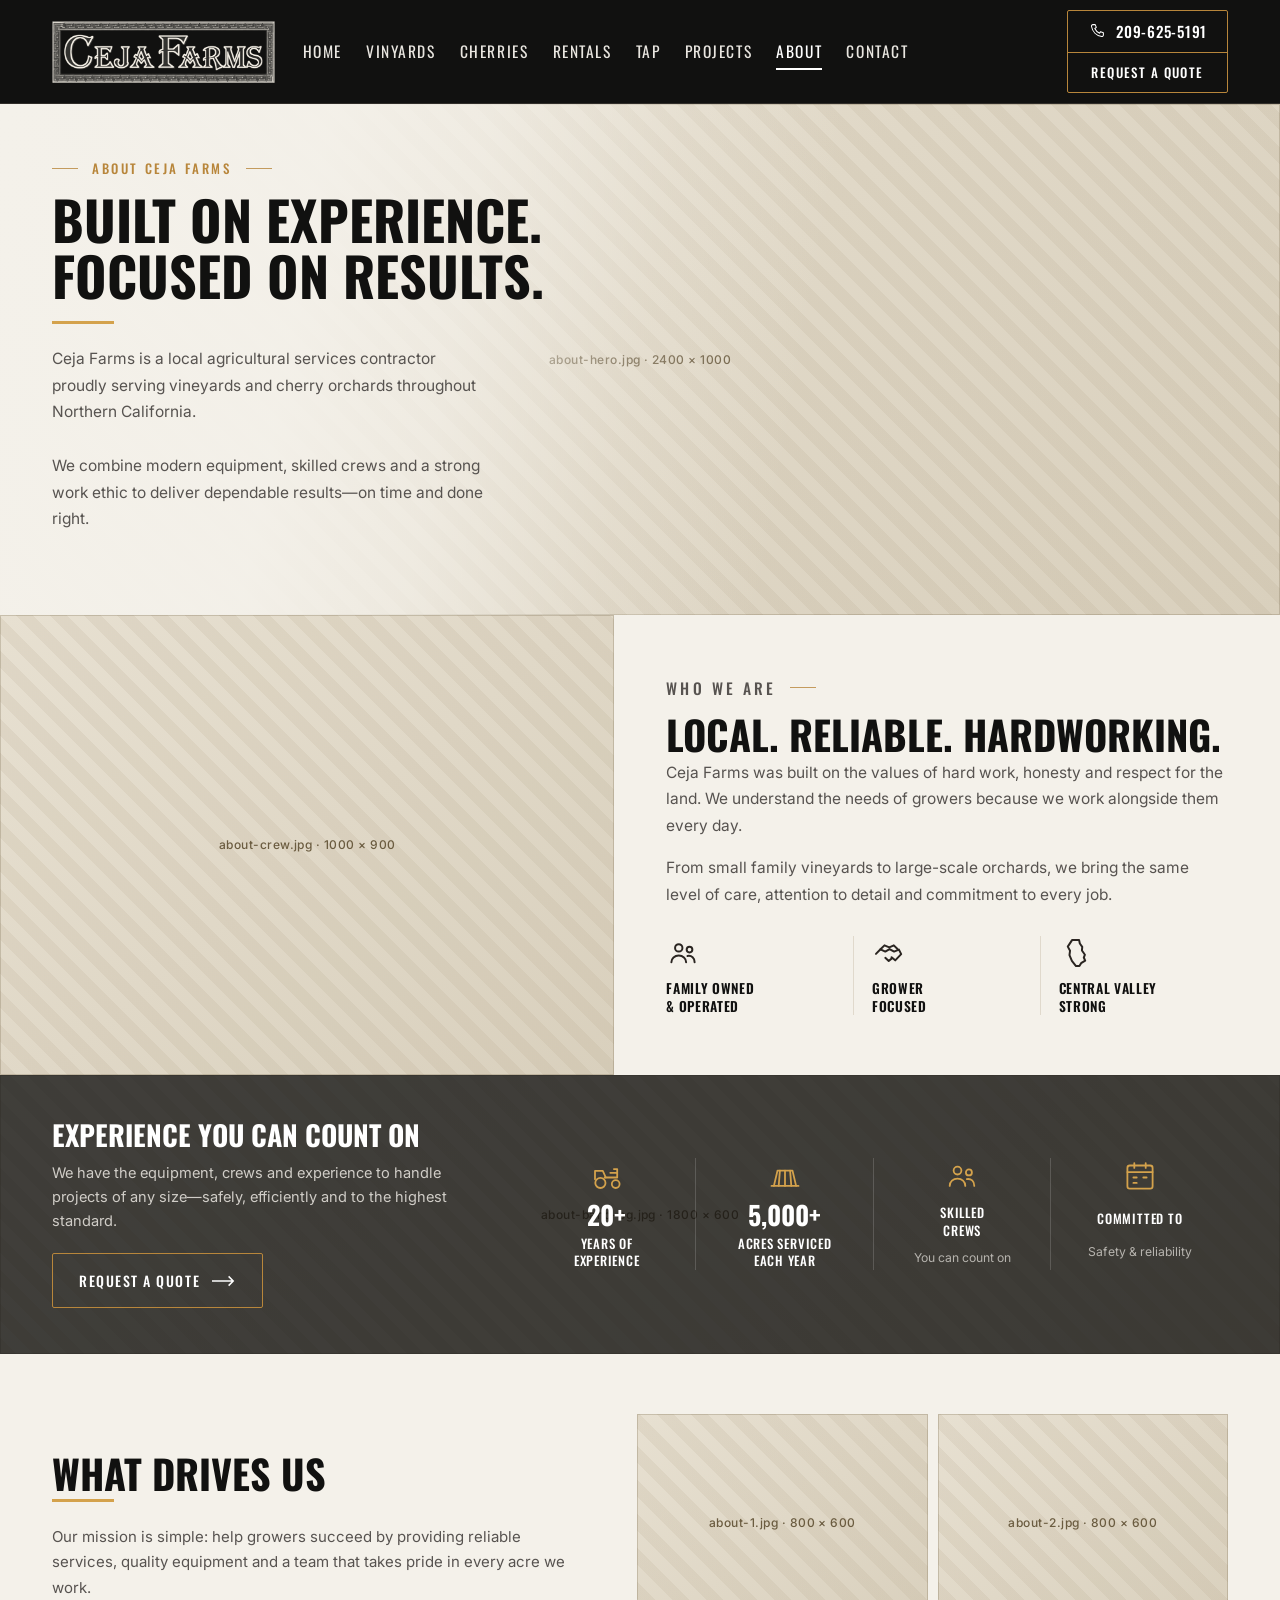
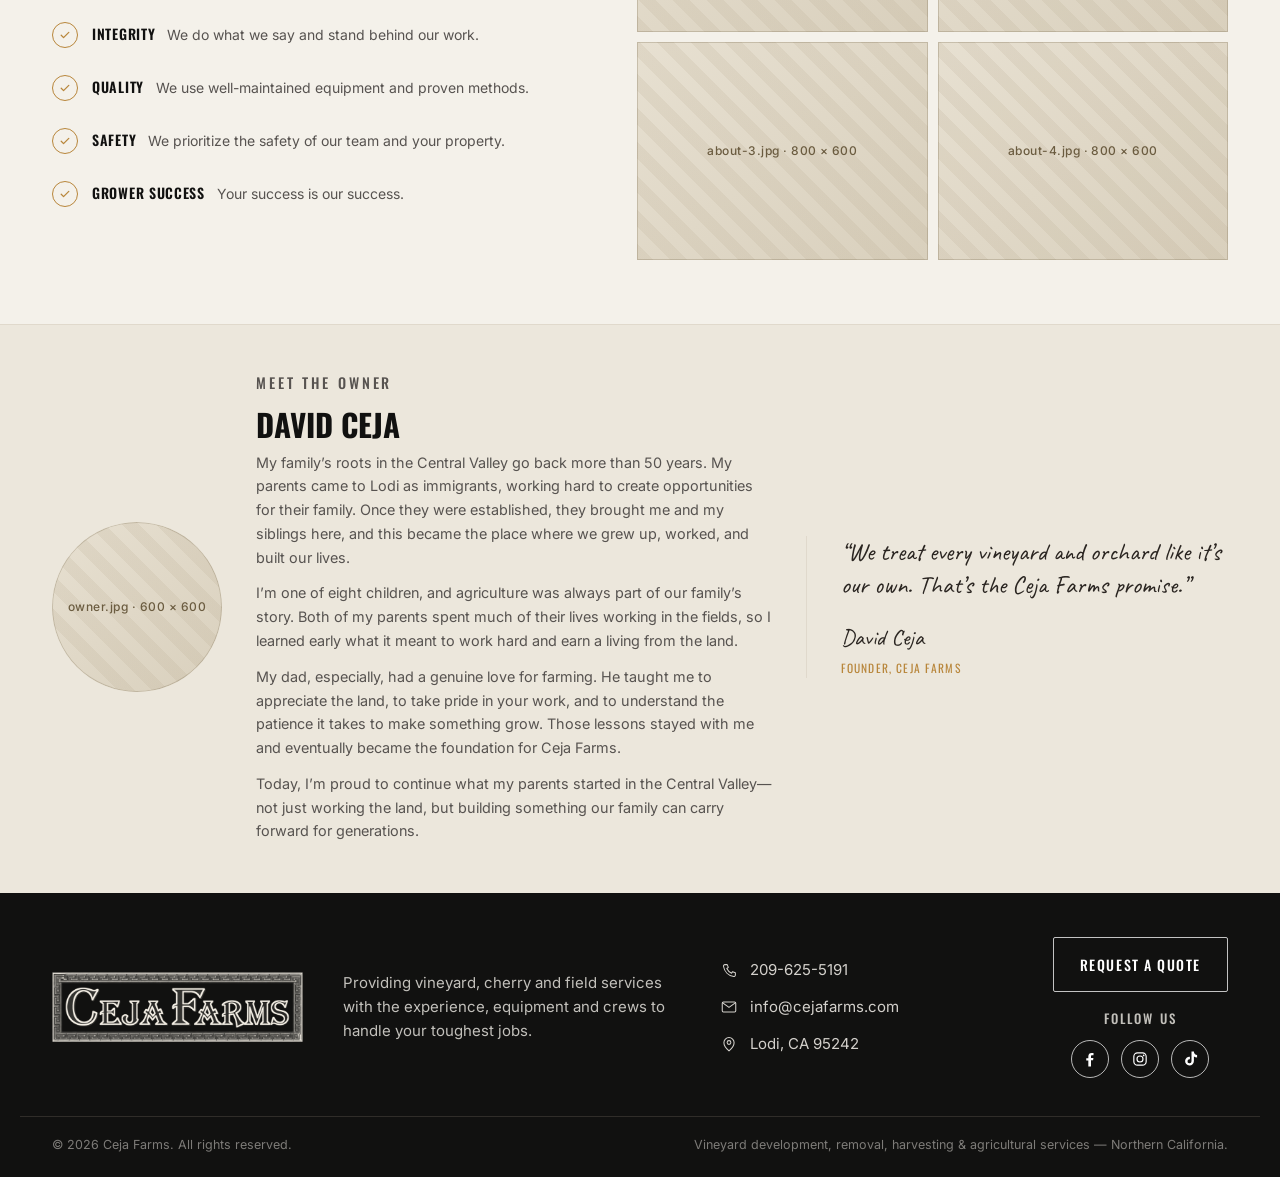
==== about.html @ ed7c7c28 "Initial commit: Ceja Farms static site Eight-page static site (plain HTML/CSS/vanilla JS, no build s" ====
<!DOCTYPE html>
<html lang="en">
<head>
<meta charset="UTF-8">
<meta name="viewport" content="width=device-width, initial-scale=1">
<title>About Ceja Farms &mdash; Local Agricultural Services Contractor | Northern California</title>
<meta name="description" content="Ceja Farms is a family owned agricultural services contractor serving vineyards and cherry orchards throughout Northern California with modern equipment and skilled crews.">

<link rel="preconnect" href="https://fonts.googleapis.com">
<link rel="preconnect" href="https://fonts.gstatic.com" crossorigin>
<link href="https://fonts.googleapis.com/css2?family=Oswald:wght@400;500;600;700&family=Inter:wght@400;500;600&family=Playfair+Display:wght@600;700&family=Caveat:wght@500;600&display=swap" rel="stylesheet">
<link rel="stylesheet" href="css/styles.css">
</head>
<body>

<a class="skip-link" href="#main">Skip to content</a>

<!-- ================================ HEADER ================================ -->
<header class="site-header" id="siteHeader">
  <div class="container header__inner">

    <a class="logo" href="index.html" aria-label="Ceja Farms home">
      <img class="logo__img" src="images/logo.png" alt="Ceja Farms" width="700" height="195">
    </a>

    <button class="nav-toggle" id="navToggle" aria-expanded="false" aria-controls="primaryNav" aria-label="Open menu">
      <span class="nav-toggle__bar"></span>
      <span class="nav-toggle__bar"></span>
      <span class="nav-toggle__bar"></span>
    </button>

    <nav class="nav" id="primaryNav" aria-label="Primary">
      <ul class="nav__list">
        <li><a class="nav__link" href="index.html">Home</a></li>
        <li><a class="nav__link" href="vinyards.html">Vinyards</a></li>
        <li><a class="nav__link" href="cherries.html">Cherries</a></li>
        <li><a class="nav__link" href="rentals.html">Rentals</a></li>
        <li><a class="nav__link" href="tap.html">Tap</a></li>
        <li><a class="nav__link" href="projects.html">Projects</a></li>
        <li><a class="nav__link is-active" href="about.html" aria-current="page">About</a></li>
        <li><a class="nav__link" href="contact.html">Contact</a></li>
      </ul>

      <div class="header__actions">
        <a class="header__phone" href="tel:+12096255191">
          <svg class="ico" viewBox="0 0 24 24" aria-hidden="true"><path d="M6.6 3.5h3l1.5 3.7-2 1.4a12.5 12.5 0 0 0 6.3 6.3l1.4-2 3.7 1.5v3a2 2 0 0 1-2.2 2A16.8 16.8 0 0 1 4.6 5.7a2 2 0 0 1 2-2.2Z"/></svg>
          <span>209-625-5191</span>
        </a>
        <a class="btn btn--ghost-gold header__quote" href="contact.html">Request a Quote</a>
      </div>
    </nav>

  </div>
</header>

<main id="main">

  <!-- ============================== PAGE HERO ============================== -->
  <section class="page-hero">
    <div class="page-hero__media media" data-ph="about-hero.jpg &middot; 2400 &times; 1000">
      <img src="images/about-hero.jpg" alt="Tractor discing a vineyard at sunset">
    </div>
    <div class="page-hero__scrim" aria-hidden="true"></div>

    <div class="container page-hero__inner">
      <div class="page-hero__content">
        <p class="eyebrow eyebrow--gold"><span class="eyebrow__rule"></span>About Ceja Farms<span class="eyebrow__rule"></span></p>
        <h1 class="page-hero__title">Built on experience. <br>Focused on results.</h1>
        <hr class="rule">
        <p class="page-hero__body">Ceja Farms is a local agricultural services contractor proudly serving vineyards and cherry orchards throughout Northern California.</p>
        <p class="page-hero__body">We combine modern equipment, skilled crews and a strong work ethic to deliver dependable results&mdash;on time and done right.</p>
      </div>
    </div>
  </section>

  <!-- ============================== WHO WE ARE ============================== -->
  <section class="split split--reverse">

    <div class="split__media media" data-ph="about-crew.jpg &middot; 1000 &times; 900">
      <img src="images/about-crew.jpg" alt="Ceja Farms team member looking out over a vineyard">
    </div>

    <div class="split__copy">
      <div class="split__inner">
        <p class="eyebrow eyebrow--gold">Who We Are<span class="eyebrow__rule"></span></p>
        <h2 class="split__title">Local. Reliable. Hardworking.</h2>
        <p>Ceja Farms was built on the values of hard work, honesty and respect for the land. We understand the needs of growers because we work alongside them every day.</p>
        <p>From small family vineyards to large-scale orchards, we bring the same level of care, attention to detail and commitment to every job.</p>

        <div class="minifeat">
          <div class="minifeat__item">
            <svg class="ico" viewBox="0 0 24 24" aria-hidden="true"><circle cx="9" cy="8.4" r="2.6"/><path d="M3.8 18.6c0-2.9 2.3-4.8 5.2-4.8s5.2 1.9 5.2 4.8"/><circle cx="16.6" cy="9.6" r="2"/><path d="M15.2 14.1c2.9-.5 5 1.3 5 4.5"/></svg>
            <h3 class="minifeat__title">Family Owned<br>&amp; Operated</h3>
          </div>
          <div class="minifeat__item">
            <svg class="ico" viewBox="0 0 24 24" aria-hidden="true"><path d="M2.8 12.6 6 9.4l3.4 1.6 3-1.8 3.2 1.8 3.4-1.4 1.6 3.2-4.2 4.4-2.6-2.2"/><path d="m9.4 15.4 2.4 2.2 2.2-1.8"/><path d="M6 9.4 8.8 6.6l3.4 1.4 3.2-1.4 2.6 2.6"/></svg>
            <h3 class="minifeat__title">Grower<br>Focused</h3>
          </div>
          <div class="minifeat__item">
            <svg class="ico" viewBox="0 0 24 24" aria-hidden="true"><path d="M9.2 2.9h5l.5 2.4 1.7 2.4-.2 2.5 2.1 3-.8 2 1 2.2-2.9 1.8-1.2 2H12l-2.9-3.7-1.7-4 .4-3.1-1.6-2.9Z"/></svg>
            <h3 class="minifeat__title">Central Valley<br>Strong</h3>
          </div>
        </div>
      </div>
    </div>

  </section>

  <!-- ============================= STAT BAND ============================= -->
  <section class="statband">
    <div class="statband__bg media" data-ph="about-band-bg.jpg &middot; 1800 &times; 600" aria-hidden="true">
      <img src="images/about-band-bg.jpg" alt="">
    </div>

    <div class="container statband__grid">

      <div>
        <h2 class="statband__title">Experience you can count on</h2>
        <p>We have the equipment, crews and experience to handle projects of any size&mdash;safely, efficiently and to the highest standard.</p>
        <a class="btn btn--ghost-gold" href="contact.html">Request a Quote <svg class="arw" viewBox="0 0 26 12" aria-hidden="true"><path d="M0 6h23M18 1l5 5-5 5"/></svg></a>
      </div>

      <div class="statband__stats">

        <div class="statband__stat">
          <svg class="ico" viewBox="0 0 24 24" aria-hidden="true"><path d="M4 14.2V8.6h5.2l2 4.4"/><path d="M10.4 13h8.4V9.9h-4.6"/><path d="M18.8 9.9V7.4h-2.2"/><circle cx="7.6" cy="16.6" r="3.4"/><circle cx="17.8" cy="17.4" r="2.6"/></svg>
          <p class="statband__num">20+</p>
          <p class="statband__label">Years of<br>Experience</p>
        </div>

        <div class="statband__stat">
          <svg class="ico" viewBox="0 0 24 24" aria-hidden="true"><path d="M3 18.6h18"/><path d="M4.6 18.6 7 8.4h10l2.4 10.2"/><path d="M8.6 8.4 7.8 18.6"/><path d="M12 8.4v10.2"/><path d="M15.4 8.4l.8 10.2"/></svg>
          <p class="statband__num">5,000+</p>
          <p class="statband__label">Acres Serviced<br>Each Year</p>
        </div>

        <div class="statband__stat">
          <svg class="ico" viewBox="0 0 24 24" aria-hidden="true"><circle cx="9" cy="8.4" r="2.6"/><path d="M3.8 18.6c0-2.9 2.3-4.8 5.2-4.8s5.2 1.9 5.2 4.8"/><circle cx="16.6" cy="9.6" r="2"/><path d="M15.2 14.1c2.9-.5 5 1.3 5 4.5"/></svg>
          <p class="statband__label">Skilled<br>Crews</p>
          <p class="statband__sub">You can count on</p>
        </div>

        <div class="statband__stat">
          <svg class="ico" viewBox="0 0 24 24" aria-hidden="true"><rect x="3.6" y="5" width="16.8" height="15.4" rx="1.6"/><path d="M3.6 9.4h16.8"/><path d="M8.2 3.4v3.2"/><path d="M15.8 3.4v3.2"/><path d="M7.6 13h2.2"/><path d="M14.2 13h2.2"/><path d="M7.6 16.6h2.2"/></svg>
          <p class="statband__label">Committed to</p>
          <p class="statband__sub">Safety &amp; reliability</p>
        </div>

      </div>
    </div>
  </section>

  <!-- ============================ WHAT DRIVES US ============================ -->
  <section class="drives">
    <div class="container drives__grid">

      <div>
        <h2 class="split__title">What drives us</h2>
        <hr class="rule">
        <p>Our mission is simple: help growers succeed by providing reliable services, quality equipment and a team that takes pride in every acre we work.</p>

        <div class="values">
          <div class="values__item">
            <span class="check check--sm"><svg class="ico" viewBox="0 0 24 24" aria-hidden="true"><path d="m5.5 12.5 4 4 9-9"/></svg></span>
            <p class="values__row"><span class="values__name">Integrity</span> <span class="values__text">We do what we say and stand behind our work.</span></p>
          </div>
          <div class="values__item">
            <span class="check check--sm"><svg class="ico" viewBox="0 0 24 24" aria-hidden="true"><path d="m5.5 12.5 4 4 9-9"/></svg></span>
            <p class="values__row"><span class="values__name">Quality</span> <span class="values__text">We use well-maintained equipment and proven methods.</span></p>
          </div>
          <div class="values__item">
            <span class="check check--sm"><svg class="ico" viewBox="0 0 24 24" aria-hidden="true"><path d="m5.5 12.5 4 4 9-9"/></svg></span>
            <p class="values__row"><span class="values__name">Safety</span> <span class="values__text">We prioritize the safety of our team and your property.</span></p>
          </div>
          <div class="values__item">
            <span class="check check--sm"><svg class="ico" viewBox="0 0 24 24" aria-hidden="true"><path d="m5.5 12.5 4 4 9-9"/></svg></span>
            <p class="values__row"><span class="values__name">Grower Success</span> <span class="values__text">Your success is our success.</span></p>
          </div>
        </div>
      </div>

      <div class="photo-grid">
        <div class="media" data-ph="about-1.jpg &middot; 800 &times; 600">
          <img src="images/about-1.jpg" alt="Tractor working a dusty vineyard row">
        </div>
        <div class="media" data-ph="about-2.jpg &middot; 800 &times; 600">
          <img src="images/about-2.jpg" alt="Green vineyard rows in summer">
        </div>
        <div class="media" data-ph="about-3.jpg &middot; 800 &times; 600">
          <img src="images/about-3.jpg" alt="Cherry blossom in an orchard">
        </div>
        <div class="media" data-ph="about-4.jpg &middot; 800 &times; 600">
          <img src="images/about-4.jpg" alt="Water truck controlling dust on a field road">
        </div>
      </div>

    </div>
  </section>

  <!-- ============================ MEET THE OWNER ============================ -->
  <section class="owner">
    <div class="container owner__grid">

      <div class="owner__photo media" data-ph="owner.jpg &middot; 600 &times; 600">
        <img src="images/owner.jpg" alt="David Ceja, founder of Ceja Farms">
      </div>

      <div class="owner__copy">
        <p class="eyebrow eyebrow--gold">Meet the Owner</p>
        <h2 class="owner__name">David Ceja</h2>
        <p>My family&rsquo;s roots in the Central Valley go back more than 50 years. My parents came to Lodi as immigrants, working hard to create opportunities for their family. Once they were established, they brought me and my siblings here, and this became the place where we grew up, worked, and built our lives.</p>
        <p>I&rsquo;m one of eight children, and agriculture was always part of our family&rsquo;s story. Both of my parents spent much of their lives working in the fields, so I learned early what it meant to work hard and earn a living from the land.</p>
        <p>My dad, especially, had a genuine love for farming. He taught me to appreciate the land, to take pride in your work, and to understand the patience it takes to make something grow. Those lessons stayed with me and eventually became the foundation for Ceja Farms.</p>
        <p>Today, I&rsquo;m proud to continue what my parents started in the Central Valley&mdash;not just working the land, but building something our family can carry forward for generations.</p>
      </div>

      <div class="owner__quote">
        <blockquote>&ldquo;We treat every vineyard and orchard like it&rsquo;s our own. That&rsquo;s the Ceja Farms promise.&rdquo;</blockquote>
        <p class="owner__sign">David Ceja</p>
        <p class="owner__role">Founder, Ceja Farms</p>
      </div>

    </div>
  </section>

</main>

<!-- ================================= FOOTER ================================= -->
<footer class="site-footer">
  <div class="container footer__grid">

    <a class="logo logo--footer" href="index.html" aria-label="Ceja Farms home">
      <img class="logo__img" src="images/logo.png" alt="Ceja Farms" width="700" height="195">
    </a>

    <p class="footer__tagline">Providing vineyard, cherry and field services with the experience, equipment and crews to handle your toughest jobs.</p>

    <ul class="footer__contact">
      <li>
        <svg class="ico" viewBox="0 0 24 24" aria-hidden="true"><path d="M6.6 3.5h3l1.5 3.7-2 1.4a12.5 12.5 0 0 0 6.3 6.3l1.4-2 3.7 1.5v3a2 2 0 0 1-2.2 2A16.8 16.8 0 0 1 4.6 5.7a2 2 0 0 1 2-2.2Z"/></svg>
        <a href="tel:+12096255191">209-625-5191</a>
      </li>
      <li>
        <svg class="ico" viewBox="0 0 24 24" aria-hidden="true"><rect x="3" y="5.4" width="18" height="13.2" rx="1.6"/><path d="m3.6 6.4 8.4 6.2 8.4-6.2"/></svg>
        <a href="mailto:info@cejafarms.com">info@cejafarms.com</a>
      </li>
      <li>
        <svg class="ico" viewBox="0 0 24 24" aria-hidden="true"><path d="M12 21.2s6.8-6 6.8-11a6.8 6.8 0 1 0-13.6 0c0 5 6.8 11 6.8 11Z"/><circle cx="12" cy="10" r="2.5"/></svg>
        <span>Lodi, CA 95242</span>
      </li>
    </ul>

    <div class="footer__actions">
      <a class="btn btn--ghost-light" href="contact.html">Request a Quote</a>
      <div class="footer__follow">
        <p class="footer__follow-label">Follow Us</p>
        <div class="socials">
          <a class="social" href="https://www.facebook.com/cejafarms/" target="_blank" rel="noopener" aria-label="Ceja Farms on Facebook">
            <svg viewBox="0 0 24 24" aria-hidden="true"><path fill="currentColor" stroke="none" d="M13.2 21v-7.4h2.5l.4-2.9h-2.9V8.9c0-.8.2-1.4 1.4-1.4h1.6V4.9c-.3 0-1.2-.1-2.3-.1-2.3 0-3.9 1.4-3.9 4v2.2H7.5v2.9h2.5V21h3.2Z"/></svg>
          </a>
          <a class="social" href="https://www.instagram.com/cejafarms/" target="_blank" rel="noopener" aria-label="Ceja Farms on Instagram">
            <svg viewBox="0 0 24 24" aria-hidden="true"><rect x="4.6" y="4.6" width="14.8" height="14.8" rx="4.4"/><circle cx="12" cy="12" r="3.6"/><circle cx="16.4" cy="7.7" r="1" fill="currentColor" stroke="none"/></svg>
          </a>
          <a class="social" href="https://www.tiktok.com/@cejafarms1" target="_blank" rel="noopener" aria-label="Ceja Farms on TikTok">
            <svg viewBox="0 0 24 24" aria-hidden="true"><path fill="currentColor" stroke="none" d="M16.7 3h-2.9v11.6a2.4 2.4 0 1 1-1.9-2.35V9.2a5.3 5.3 0 1 0 4.8 5.28V8.9a6.5 6.5 0 0 0 3.8 1.22V7.2a3.7 3.7 0 0 1-2.7-1.15A3.9 3.9 0 0 1 16.7 3Z"/></svg>
          </a>
        </div>
      </div>
    </div>

  </div>

  <div class="container footer__legal">
    <p>&copy; <span id="year">2026</span> Ceja Farms. All rights reserved.</p>
    <p>Vineyard development, removal, harvesting &amp; agricultural services &mdash; Northern California.</p>
  </div>
</footer>

<script src="js/main.js"></script>
</body>
</html>
---- css/styles.css ----
/* =========================================================================
   CEJA FARMS — Global stylesheet
   1.  Tokens
   2.  Base / reset
   3.  Layout helpers
   4.  Buttons, icons, logo
   5.  Header + navigation
   6.  Hero
   7.  Feature strip
   8.  What We Do (service cards)
   9.  TAP callout banner
   10. Trust bar
   11. Footer
   12. Image placeholders
   13. Responsive
   ========================================================================= */

/* ============================== 1. TOKENS ============================== */
:root {
  /* Palette */
  --black:        #111110;   /* header / footer / solid buttons */
  --black-soft:   #1a1917;
  --ink:          #2a2521;   /* dark brown-black body text */
  --ink-muted:    #575350;
  --cream:        #f4f1ea;   /* warm off-white section background */
  --cream-deep:   #ece7dc;   /* alternate / placeholder base */
  --white:        #ffffff;
  --gold:         #d4a24c;   /* accent — underlines, outlined buttons */
  --gold-deep:    #b8863b;
  --line:         #e0d9cc;   /* hairline borders on cream */
  --line-dark:    #302d29;   /* hairline borders on black */

  /* Type */
  --font-display: "Oswald", "Arial Narrow", Impact, sans-serif;
  --font-body:    "Inter", -apple-system, BlinkMacSystemFont, "Segoe UI", Roboto, Helvetica, Arial, sans-serif;
  --font-serif:   "Playfair Display", "Times New Roman", Georgia, serif;

  /* Metrics */
  --container:    1240px;
  --gutter:       32px;
  --header-h:     100px;
  --radius:       2px;
  /* Distance from the viewport edge to the container's content edge */
  --edge:         max(var(--gutter), calc((100vw - var(--container)) / 2 + var(--gutter)));
  --shadow-card:  0 1px 2px rgba(30, 24, 16, .05), 0 8px 24px rgba(30, 24, 16, .06);
  --ease:         cubic-bezier(.4, 0, .2, 1);
}

/* ============================ 2. BASE / RESET ============================ */
*, *::before, *::after { box-sizing: border-box; }

html { -webkit-text-size-adjust: 100%; scroll-behavior: smooth; }

body {
  margin: 0;
  font-family: var(--font-body);
  font-size: 16px;
  line-height: 1.65;
  color: var(--ink);
  background: var(--cream);
  -webkit-font-smoothing: antialiased;
}

img, svg { display: block; max-width: 100%; }
a { color: inherit; text-decoration: none; }
ul { margin: 0; padding: 0; list-style: none; }
p  { margin: 0 0 1em; }
h1, h2, h3 { margin: 0 0 .5em; }

:focus-visible {
  outline: 2px solid var(--gold);
  outline-offset: 3px;
}

.skip-link {
  position: absolute;
  left: -9999px;
  top: 0;
  z-index: 200;
  padding: 12px 20px;
  background: var(--gold);
  color: var(--black);
  font-family: var(--font-display);
  letter-spacing: .06em;
  text-transform: uppercase;
}
.skip-link:focus { left: 12px; top: 12px; }

/* ========================== 3. LAYOUT HELPERS ========================== */
.container {
  width: 100%;
  max-width: var(--container);
  margin-inline: auto;
  padding-inline: var(--gutter);
}

.section { padding: 84px 0 90px; }

/* Photo slot. Every image on the page sits in one of these so a missing photo
   still holds its aspect ratio (see section 12 for the placeholder styling).
   Declared here, ahead of the components, so component rules can override it. */
.media {
  position: relative;
  overflow: hidden;
  background: var(--cream-deep);
}
.media img {
  width: 100%;
  height: 100%;
  object-fit: cover;
}

.services {
  background:
    radial-gradient(120% 90% at 50% 0%, rgba(255, 255, 255, .7), rgba(255, 255, 255, 0) 60%),
    var(--cream);
}

.section__head {
  text-align: center;
  max-width: 900px;
  margin: 0 auto 46px;
}

.eyebrow {
  display: flex;
  align-items: center;
  justify-content: center;
  gap: 14px;
  margin: 0 0 14px;
  font-family: var(--font-display);
  font-size: 13px;
  font-weight: 500;
  letter-spacing: .22em;
  text-transform: uppercase;
  color: var(--ink-muted);
}
.eyebrow__rule {
  width: 26px;
  height: 1px;
  background: var(--ink-muted);
  opacity: .55;
}

.section__title {
  margin: 0 0 14px;
  font-family: var(--font-display);
  font-weight: 700;
  font-size: clamp(28px, 3.5vw, 46px);
  line-height: 1.06;
  letter-spacing: .005em;
  text-transform: uppercase;
  color: var(--black);
}

.section__lede {
  margin: 0;
  font-size: 16.5px;
  color: var(--ink-muted);
}

/* ===================== 4. BUTTONS, ICONS, LOGO ===================== */
.btn {
  display: inline-flex;
  align-items: center;
  gap: 12px;
  padding: 15px 26px;
  border: 1px solid transparent;
  border-radius: var(--radius);
  font-family: var(--font-display);
  font-size: 14px;
  font-weight: 500;
  letter-spacing: .11em;
  text-transform: uppercase;
  white-space: nowrap;
  cursor: pointer;
  transition: background-color .25s var(--ease), color .25s var(--ease),
              border-color .25s var(--ease), transform .25s var(--ease);
}
.btn:hover { transform: translateY(-1px); }
.btn .arw { width: 24px; height: 12px; flex: none; }
.btn .arw path { fill: none; stroke: currentColor; stroke-width: 1.6; }

.btn--solid  { background: var(--black); color: var(--white); }
.btn--solid:hover { background: var(--gold-deep); }

.btn--outline {
  background: transparent;
  color: var(--black);
  border-color: var(--black);
}
.btn--outline:hover { background: var(--black); color: var(--white); }

.btn--ghost-gold {
  background: transparent;
  color: var(--white);
  border-color: var(--gold-deep);
}
.btn--ghost-gold:hover { background: var(--gold); color: var(--black); border-color: var(--gold); }

.btn--ghost-light {
  background: transparent;
  color: var(--white);
  border-color: rgba(255, 255, 255, .75);
}
.btn--ghost-light:hover { background: var(--white); color: var(--black); }

/* Line icons */
.ico {
  width: 18px;
  height: 18px;
  flex: none;
  fill: none;
  stroke: currentColor;
  stroke-width: 1.4;
  stroke-linecap: round;
  stroke-linejoin: round;
}
.ico--lg      { width: 34px; height: 34px; stroke-width: 1.2; }
.ico--card    { width: 34px; height: 34px; stroke-width: 1.15; color: var(--ink); }
.ico--callout { width: 40px; height: 40px; stroke-width: 1.1; color: var(--white); }
.ico--trust   { width: 34px; height: 34px; stroke-width: 1.2; color: var(--ink); }

/* Wordmark (images/logo.png — dark plaque w/ transparency, sits on the black bars) */
.logo {
  display: inline-block;
  line-height: 0;
}

.logo__img {
  display: block;
  height: 62px;
  width: auto;
}

.logo--footer .logo__img { height: 70px; }

/* ======================= 5. HEADER + NAVIGATION ======================= */
.site-header {
  position: sticky;
  top: 0;
  z-index: 100;
  background: var(--black);
  border-bottom: 1px solid var(--line-dark);
}

.header__inner {
  display: flex;
  align-items: center;
  gap: 28px;
  min-height: var(--header-h);
  padding-block: 10px;
}

.nav {
  display: flex;
  align-items: center;
  gap: 28px;
  flex: 1;
  justify-content: space-between;
}

.nav__list {
  display: flex;
  align-items: center;
  gap: clamp(14px, 1.9vw, 30px);
  flex-wrap: wrap;
}

.nav__link {
  position: relative;
  display: block;
  padding: 6px 0;
  font-family: var(--font-display);
  font-size: 15.5px;
  font-weight: 400;
  letter-spacing: .1em;
  text-transform: uppercase;
  color: #e9e6e0;
  transition: color .2s var(--ease);
}
.nav__link::after {
  content: "";
  position: absolute;
  left: 0;
  bottom: 0;
  width: 0;
  height: 2px;
  background: var(--white);
  transition: width .25s var(--ease);
}
.nav__link:hover { color: var(--white); }
.nav__link:hover::after,
.nav__link.is-active::after { width: 100%; }
.nav__link.is-active { color: var(--white); }

.header__actions {
  display: flex;
  flex-direction: column;
  align-items: stretch;
  gap: 0;
  border: 1px solid var(--gold-deep);
  border-radius: var(--radius);
  overflow: hidden;
}

.header__phone {
  display: flex;
  align-items: center;
  justify-content: center;
  gap: 10px;
  padding: 8px 20px;
  font-family: var(--font-display);
  font-size: 15px;
  font-weight: 500;
  letter-spacing: .05em;
  color: var(--white);
  border-bottom: 1px solid var(--gold-deep);
  transition: background-color .2s var(--ease);
}
.header__phone:hover { background: rgba(212, 162, 76, .14); }

.header__quote {
  justify-content: center;
  padding: 9px 20px;
  border: 0;
  font-size: 13px;
}

/* Mobile menu button */
.nav-toggle {
  display: none;
  margin-left: auto;
  padding: 10px;
  width: 44px;
  height: 42px;
  background: transparent;
  border: 1px solid var(--line-dark);
  border-radius: var(--radius);
  cursor: pointer;
}
.nav-toggle__bar {
  display: block;
  width: 100%;
  height: 1.5px;
  background: var(--white);
  transition: transform .3s var(--ease), opacity .2s var(--ease);
}
.nav-toggle__bar + .nav-toggle__bar { margin-top: 5px; }
.nav-toggle[aria-expanded="true"] .nav-toggle__bar:nth-child(1) { transform: translateY(6.5px) rotate(45deg); }
.nav-toggle[aria-expanded="true"] .nav-toggle__bar:nth-child(2) { opacity: 0; }
.nav-toggle[aria-expanded="true"] .nav-toggle__bar:nth-child(3) { transform: translateY(-6.5px) rotate(-45deg); }

/* ================================ 6. HERO ================================ */
.hero {
  position: relative;
  display: flex;
  align-items: center;
  min-height: clamp(520px, 43vw, 640px);
  background: var(--cream);
  overflow: hidden;
}

.hero__media {
  position: absolute;
  inset: 0;
  z-index: 0;
}

/* Holds solid cream behind the headline, then clears quickly so the footage
   keeps its own colour instead of being hazed across the whole frame. */
.hero__scrim {
  position: absolute;
  inset: 0;
  z-index: 1;
  background: linear-gradient(
    100deg,
    var(--cream) 0%,
    rgba(244, 241, 234, .96) 27%,
    rgba(244, 241, 234, .66) 39%,
    rgba(244, 241, 234, .16) 51%,
    rgba(244, 241, 234, 0) 60%
  );
}

.hero__inner { position: relative; z-index: 2; width: 100%; }

.hero__content { max-width: 640px; padding: 56px 0; }

.hero__title {
  margin: 0 0 22px;
  font-family: var(--font-display);
  font-weight: 700;
  font-size: clamp(36px, 4.3vw, 58px);
  line-height: 1.04;
  letter-spacing: .002em;
  text-transform: uppercase;
  color: var(--black);
}
/* Line breaks are authored to match the mockup on desktop; below the nav
   breakpoint the headline reflows naturally instead. */
@media (max-width: 1024px) {
  .hero__title br { display: none; }
}

.hero__lede {
  max-width: 34ch;
  margin: 0 0 30px;
  font-size: 17px;
  line-height: 1.7;
  color: var(--ink);
}

.hero__cta { display: flex; flex-wrap: wrap; gap: 16px; }

/* ============================ 7. FEATURE STRIP ============================ */
.strip {
  display: grid;
  grid-template-columns: repeat(4, 1fr);
  gap: 3px;
  background: var(--cream);
}

.feature {
  position: relative;
  display: block;
  overflow: hidden;
  isolation: isolate;
}

.feature__media {
  aspect-ratio: 10 / 7;
  height: 100%;
}
.feature__media img { transition: transform .7s var(--ease); }
.feature:hover .feature__media img { transform: scale(1.05); }

.feature::after {
  content: "";
  position: absolute;
  inset: 0;
  background: linear-gradient(180deg, rgba(0, 0, 0, 0) 38%, rgba(0, 0, 0, .68) 100%);
  z-index: 1;
}

.feature__label {
  position: absolute;
  left: 0;
  right: 0;
  bottom: 0;
  z-index: 2;
  display: flex;
  align-items: center;
  gap: 14px;
  padding: 20px 22px 22px;
  color: var(--white);
}

.feature__name {
  position: relative;
  padding-bottom: 8px;
  font-family: var(--font-display);
  font-size: clamp(16px, 1.5vw, 21px);
  font-weight: 500;
  letter-spacing: .06em;
  text-transform: uppercase;
}
.feature__name::after {
  content: "";
  position: absolute;
  left: 0;
  bottom: 0;
  width: 46px;
  height: 2px;
  background: var(--gold);
  transition: width .35s var(--ease);
}
.feature:hover .feature__name::after { width: 100%; }

/* ========================= 8. WHAT WE DO — CARDS ========================= */
.cards {
  display: grid;
  grid-template-columns: repeat(3, 1fr);
  gap: 26px;
}

.card {
  display: flex;
  flex-direction: column;
  background: var(--white);
  border: 1px solid var(--line);
  border-radius: var(--radius);
  box-shadow: var(--shadow-card);
  overflow: hidden;
  transition: transform .3s var(--ease), box-shadow .3s var(--ease);
}
.card:hover {
  transform: translateY(-3px);
  box-shadow: 0 2px 4px rgba(30, 24, 16, .06), 0 16px 34px rgba(30, 24, 16, .12);
}

.card__media { aspect-ratio: 45 / 16; }
.card__media img { transition: transform .6s var(--ease); }
.card:hover .card__media img { transform: scale(1.04); }

.card__body {
  display: grid;
  grid-template-columns: 34px 1fr;
  gap: 18px;
  padding: 22px 24px 26px;
  flex: 1;
}

.card__title {
  margin: 0 0 8px;
  font-family: var(--font-serif);
  font-weight: 600;
  font-size: 19px;
  line-height: 1.25;
  letter-spacing: .035em;
  text-transform: uppercase;
  color: var(--black);
}

.card__text p {
  margin: 0;
  font-size: 14.8px;
  line-height: 1.62;
  color: var(--ink-muted);
}

/* =========================== 9. TAP CALLOUT =========================== */
.callout {
  position: relative;
  background: var(--black);
  overflow: hidden;
}

.callout__media {
  position: absolute;
  inset: 0;
  z-index: 0;
}

.callout .container { position: relative; z-index: 2; }

.callout__panel {
  position: relative;
  display: grid;
  grid-template-columns: 40px 1fr;
  gap: 22px;
  min-width: 0;              /* never let the button's width stretch the panel */
  max-width: 640px;
  padding: 46px 54px 48px 0;
}
.callout__text { min-width: 0; }
.callout__panel::before {
  content: "";
  position: absolute;
  top: 0;
  bottom: 0;
  right: 0;
  left: -100vw;              /* bleed the dark panel to the left edge */
  z-index: -1;
  background: linear-gradient(
    90deg,
    var(--black) 0%,
    var(--black) 72%,
    rgba(17, 17, 16, .92) 88%,
    rgba(17, 17, 16, 0) 100%
  );
}

.callout__title {
  margin: 0 0 16px;
  font-family: var(--font-display);
  font-weight: 700;
  font-size: clamp(24px, 2.9vw, 34px);
  line-height: 1.12;
  letter-spacing: .01em;
  text-transform: uppercase;
  color: var(--white);
}
.callout__title-alt {
  display: block;
  font-size: .62em;
  font-weight: 500;
  letter-spacing: .04em;
  color: var(--gold);
}

.callout__text p {
  max-width: 52ch;
  margin: 0 0 24px;
  font-size: 15px;
  line-height: 1.72;
  color: rgba(240, 237, 231, .86);
}

/* ============================ 10. TRUST BAR ============================ */
.trust {
  background: var(--cream);
  border-top: 1px solid var(--line);
  border-bottom: 1px solid var(--line);
  padding: 34px 0 36px;
}

.trust__grid {
  display: grid;
  grid-template-columns: repeat(4, 1fr);
}

.trust__item {
  display: grid;
  grid-template-columns: 34px 1fr;
  gap: 16px;
  padding: 6px 26px;
  border-left: 1px solid var(--line);
}
.trust__item:first-child { border-left: 0; padding-left: 0; }

.trust__title {
  margin: 0 0 6px;
  font-family: var(--font-serif);
  font-weight: 600;
  font-size: 15px;
  line-height: 1.25;
  letter-spacing: .04em;
  text-transform: uppercase;
  color: var(--black);
}

.trust__item p {
  margin: 0;
  font-size: 13.6px;
  line-height: 1.55;
  color: var(--ink-muted);
}

/* ============================== 11. FOOTER ============================== */
.site-footer {
  background: var(--black);
  color: #e9e6e0;
  padding: 44px 0 22px;
}

.footer__grid {
  display: grid;
  grid-template-columns: auto minmax(0, 1.15fr) minmax(0, 1fr) auto;
  align-items: center;
  gap: 40px;
}

.footer__tagline {
  margin: 0;
  font-size: 15px;
  line-height: 1.6;
  color: rgba(233, 230, 224, .82);
}

.footer__contact { display: grid; gap: 12px; }
.footer__contact li {
  display: flex;
  align-items: center;
  gap: 12px;
  font-size: 15px;
  color: rgba(233, 230, 224, .9);
}
.footer__contact a { transition: color .2s var(--ease); }
.footer__contact a:hover { color: var(--gold); }

.footer__actions {
  display: grid;
  justify-items: center;
  gap: 16px;
}

.socials { display: flex; gap: 12px; }

.social {
  display: grid;
  place-items: center;
  width: 38px;
  height: 38px;
  border: 1px solid rgba(255, 255, 255, .7);
  border-radius: 50%;
  color: var(--white);
  transition: background-color .25s var(--ease), color .25s var(--ease), border-color .25s var(--ease);
}
.social svg {
  width: 20px;
  height: 20px;
  fill: none;
  stroke: currentColor;
  stroke-width: 1.4;
}
.social:hover { background: var(--white); color: var(--black); border-color: var(--white); }

.footer__legal {
  display: flex;
  flex-wrap: wrap;
  justify-content: space-between;
  gap: 8px 24px;
  margin-top: 38px;
  padding-top: 18px;
  border-top: 1px solid var(--line-dark);
}
.footer__legal p {
  margin: 0;
  font-size: 12.5px;
  color: rgba(233, 230, 224, .5);
}

/* ======================= 12. IMAGE PLACEHOLDERS ======================= */
/* Base .media rules live in section 3 so component overrides (the absolutely
   positioned hero/callout backgrounds) win the cascade. */
.media.is-placeholder {
  background:
    repeating-linear-gradient(45deg,
      rgba(180, 165, 138, .16) 0 12px,
      rgba(180, 165, 138, 0) 12px 24px),
    linear-gradient(140deg, #e7e0d1 0%, #d9d0bd 100%);
  box-shadow: inset 0 0 0 1px rgba(120, 104, 76, .28);
}
.media.is-placeholder img { display: none; }
.media.is-placeholder::after {
  content: attr(data-ph);
  position: absolute;
  inset: 0;
  display: flex;
  align-items: center;
  justify-content: center;
  padding: 10px 14px;
  font-family: var(--font-body);
  font-size: 12px;
  font-weight: 500;
  letter-spacing: .04em;
  line-height: 1.45;
  text-align: center;
  color: #6b5c40;
}

/* =========================================================================
   INTERIOR PAGE COMPONENTS
   Used by vinyards.html (and reusable by the other interior pages).
   ========================================================================= */

/* ------------------------------ Page hero ------------------------------ */
.page-hero {
  position: relative;
  display: flex;
  align-items: center;
  min-height: clamp(460px, 36vw, 540px);
  background: var(--cream);
  overflow: hidden;
}
.page-hero__media { position: absolute; inset: 0; z-index: 0; }
.page-hero__scrim {
  position: absolute;
  inset: 0;
  z-index: 1;
  background: linear-gradient(
    100deg,
    var(--cream) 0%,
    rgba(244, 241, 234, .96) 24%,
    rgba(244, 241, 234, .74) 36%,
    rgba(244, 241, 234, .24) 50%,
    rgba(244, 241, 234, 0) 62%
  );
}
.page-hero__inner { position: relative; z-index: 2; width: 100%; }
.page-hero__content { max-width: 600px; padding: 54px 0; }

.page-hero__title {
  margin: 0 0 18px;
  font-family: var(--font-display);
  font-weight: 700;
  font-size: clamp(34px, 4.2vw, 56px);
  line-height: 1.04;
  text-transform: uppercase;
  color: var(--black);
}

/* Short gold rule under a left-aligned heading */
.rule {
  width: 62px;
  height: 3px;
  margin: 0 0 22px;
  background: var(--gold);
  border: 0;
}

.page-hero__sub {
  max-width: 30ch;
  margin: 0 0 20px;
  font-size: clamp(18px, 1.6vw, 21px);
  line-height: 1.45;
  color: var(--ink);
}

.page-hero__body {
  max-width: 44ch;
  margin: 0 0 28px;
  font-size: 15.5px;
  line-height: 1.7;
  color: var(--ink-muted);
}

/* --------------------- Centred section heading + rule --------------------- */
.section__title--center { margin-bottom: 0; }

.rule--center {
  width: 62px;
  margin: 14px auto 18px;
}

/* ---------------------- Four-up cards (solutions) ---------------------- */
.cards--four { grid-template-columns: repeat(4, 1fr); }
.card--tall .card__media { aspect-ratio: 5 / 3; }

/* Narrower columns than the 3-up home grid, so the type steps down a notch. */
.cards--four .card__body {
  grid-template-columns: 30px 1fr;
  gap: 14px;
  padding: 20px 20px 24px;
}
.cards--four .ico--card { width: 30px; height: 30px; }
.cards--four .card__title { font-size: 17px; letter-spacing: .03em; }
.cards--four .card__text p { font-size: 14.2px; }

/* ------------------- Boxed TAP callout (interior pages) ------------------- */
.callout--boxed {
  background: transparent;
  overflow: visible;
  padding: 0;
}
.callout--boxed .callout__wrap {
  position: relative;
  display: grid;
  grid-template-columns: minmax(0, 46%) minmax(0, 54%);
  overflow: hidden;
  border-radius: var(--radius);
  background: var(--black);
}
.callout--boxed .callout__media {
  position: relative;
  inset: auto;
  grid-column: 2;
  grid-row: 1;
  min-height: 100%;
}
.callout--boxed .callout__panel {
  grid-column: 1;
  grid-row: 1;
  max-width: none;
  padding: 40px 40px 42px 38px;
  z-index: 2;
}
.callout--boxed .callout__title { font-size: clamp(22px, 2.2vw, 28px); }
.callout--boxed .callout__text p { font-size: 14.6px; }

.callout--boxed .callout__panel::before {
  left: 0;
  right: -14%;
  background: linear-gradient(
    90deg,
    var(--black) 0%,
    var(--black) 76%,
    rgba(17, 17, 16, 0) 100%
  );
}

/* -------------------------- Why growers choose -------------------------- */
.why { padding: 76px 0 78px; }

.why__grid {
  display: grid;
  grid-template-columns: repeat(5, 1fr);
  margin-top: 8px;
}

.why__item {
  display: flex;
  flex-direction: column;
  align-items: center;
  gap: 14px;
  padding: 6px 22px;
  border-left: 1px solid var(--line);
  text-align: left;
}
.why__item:first-child { border-left: 0; }

.why__text { max-width: 210px; }

.why__title {
  margin: 0 0 7px;
  font-family: var(--font-display);
  font-weight: 600;
  font-size: 15px;
  line-height: 1.25;
  letter-spacing: .05em;
  text-transform: uppercase;
  color: var(--black);
}

.why__item p {
  margin: 0;
  font-size: 13.8px;
  line-height: 1.6;
  color: var(--ink-muted);
}

/* ---------------------------- Photo gallery ---------------------------- */
.gallery {
  display: grid;
  grid-template-columns: repeat(5, 1fr);
  gap: 3px;
  background: var(--cream);
}
.gallery__item { aspect-ratio: 16 / 9; }
.gallery__item img { transition: transform .7s var(--ease); }
.gallery__item:hover img { transform: scale(1.06); }

/* ----------------------------- CTA bar ----------------------------- */
.cta-bar {
  background: var(--cream-deep);
  border-top: 1px solid var(--line);
  padding: 26px 0;
}

.cta-bar__inner {
  display: flex;
  align-items: center;
  justify-content: center;
  flex-wrap: wrap;
  gap: 18px 26px;
}

.cta-bar__mark {
  display: grid;
  place-items: center;
  width: 54px;
  height: 54px;
  flex: none;
  border: 1px solid var(--ink-muted);
  border-radius: 50%;
  color: var(--ink);
}
.cta-bar__mark .ico { width: 24px; height: 24px; }

.cta-bar__title {
  margin: 0;
  font-family: var(--font-display);
  font-weight: 600;
  font-size: clamp(20px, 2.2vw, 27px);
  line-height: 1.14;
  text-transform: uppercase;
  color: var(--black);
}

.cta-bar__text {
  margin: 0;
  padding-right: 26px;
  border-right: 1px solid var(--line);
  font-size: 15px;
  line-height: 1.5;
  color: var(--ink-muted);
}

/* ------------------------- Circled icon marks ------------------------- */
.mark {
  display: grid;
  place-items: center;
  width: 54px;
  height: 54px;
  flex: none;
  border: 1px solid currentColor;
  border-radius: 50%;
}
.mark .ico { width: 26px; height: 26px; }

.mark--dark  { color: var(--ink); border-color: rgba(42, 37, 33, .4); }
.mark--light { color: #fff; border-color: rgba(255, 255, 255, .55); }

.mark--lg { width: 64px; height: 64px; }
.mark--lg .ico { width: 30px; height: 30px; }

/* Left-aligned gold eyebrow with a trailing rule */
.eyebrow--gold {
  justify-content: flex-start;
  margin-bottom: 12px;
  color: var(--gold-deep);
  letter-spacing: .2em;
}
.eyebrow--gold .eyebrow__rule { background: var(--gold-deep); opacity: .8; }

/* ---------------------- Badge row (4 reassurances) ---------------------- */
.badges {
  background: var(--cream);
  border-top: 1px solid var(--line);
  border-bottom: 1px solid var(--line);
  padding: 26px 0 28px;
}

.badges__grid { display: grid; grid-template-columns: repeat(4, 1fr); }

.badges__item {
  display: grid;
  grid-template-columns: auto 1fr;
  gap: 16px;
  align-items: start;        /* titles line up even when copy runs long */
  padding: 4px 24px;
  border-left: 1px solid var(--line);
}
.badges__item:first-child { border-left: 0; padding-left: 0; }

.badges__title {
  margin: 0 0 5px;
  font-family: var(--font-display);
  font-weight: 600;
  font-size: 14.5px;
  letter-spacing: .06em;
  text-transform: uppercase;
  color: var(--black);
}
.badges__item p {
  margin: 0;
  font-size: 13.4px;
  line-height: 1.55;
  color: var(--ink-muted);
}

/* ------------------------- Equipment cards (5-up) ------------------------- */
.cards--five { grid-template-columns: repeat(5, 1fr); gap: 18px; }

.card--equip .card__media { aspect-ratio: 4 / 3; }

.card--equip .card__body {
  display: flex;
  flex-direction: column;
  padding: 18px 18px 20px;
}

.card--equip .card__title {
  margin: 0 0 8px;
  font-family: var(--font-display);
  font-weight: 600;
  font-size: 17px;
  letter-spacing: .06em;
  text-transform: uppercase;
}

.card--equip .card__text p {
  margin: 0;
  font-size: 13.6px;
  line-height: 1.6;
}

.card__list {
  margin: 12px 0 0;
  display: grid;
  gap: 5px;
}
.card__list li {
  position: relative;
  padding-left: 14px;
  font-size: 13.2px;
  line-height: 1.5;
  color: var(--ink-muted);
}
.card__list li::before {
  content: "";
  position: absolute;
  left: 2px;
  top: .62em;
  width: 4px;
  height: 4px;
  border-radius: 50%;
  background: var(--ink-muted);
}

.card__link {
  display: inline-flex;
  align-items: center;
  align-self: flex-start;
  gap: 10px;
  margin-top: auto;
  padding: 16px 0 5px;
  font-family: var(--font-display);
  font-size: 12.5px;
  font-weight: 500;
  letter-spacing: .1em;
  text-transform: uppercase;
  color: var(--black);
  box-shadow: inset 0 -2px 0 0 var(--gold);
  transition: box-shadow .25s var(--ease), color .25s var(--ease);
}
.card__link .arw { width: 22px; height: 12px; }
.card__link .arw path { fill: none; stroke: currentColor; stroke-width: 1.6; }
.card__link:hover { box-shadow: inset 0 -2px 0 0 var(--black); }

/* ------------------ Reversed callout (photo left, panel right) ------------------ */
.callout--reverse .callout__wrap { grid-template-columns: minmax(0, 38%) minmax(0, 62%); }
.callout--reverse .callout__media { grid-column: 1; grid-row: 1; }
.callout--reverse .callout__panel {
  grid-column: 2;
  grid-row: 1;
  grid-template-columns: auto 1fr;
  gap: 24px;
  padding: 42px 44px 44px 46px;
}
.callout--reverse .callout__panel::before {
  left: -18%;
  right: 0;
  background: linear-gradient(
    270deg,
    var(--black) 0%,
    var(--black) 82%,
    rgba(17, 17, 16, 0) 100%
  );
}
.callout--reverse .callout__title { margin-bottom: 12px; }

/* --------------------- Two-column info row --------------------- */
.info-duo {
  background: var(--cream);
  padding: 42px 0 46px;
}
.info-duo__grid {
  display: grid;
  grid-template-columns: repeat(2, 1fr);
  gap: 40px;
}
.info-duo__item {
  display: grid;
  grid-template-columns: auto 1fr;
  gap: 22px;
  align-items: start;
  padding-left: 44px;
  border-left: 1px solid var(--line);
}
.info-duo__item:first-child { border-left: 0; padding-left: 0; }

.info-duo__title {
  margin: 6px 0 8px;
  font-family: var(--font-display);
  font-weight: 600;
  font-size: 19px;
  letter-spacing: .04em;
  text-transform: uppercase;
  color: var(--black);
}
.info-duo__item p {
  margin: 0;
  font-size: 14.6px;
  line-height: 1.65;
  color: var(--ink-muted);
}

/* ===================== TAP PAGE COMPONENTS ===================== */

/* Gold sub-headline under a page-hero title */
.page-hero__alt {
  margin: 0 0 18px;
  font-family: var(--font-display);
  font-weight: 600;
  font-size: clamp(19px, 2.1vw, 26px);
  line-height: 1.2;
  letter-spacing: .02em;
  text-transform: uppercase;
  color: var(--gold-deep);
}

.badges__grid--three { grid-template-columns: repeat(3, 1fr); }

/* ------------------- Split: copy left, photo right ------------------- */
.split {
  display: grid;
  grid-template-columns: minmax(0, 42%) minmax(0, 58%);
  background: var(--cream);
}

.split__copy {
  display: flex;
  align-items: center;
  padding: 64px 52px 64px var(--edge);
}
.split__inner { max-width: 520px; }

.split__title {
  margin: 0 0 4px;
  font-family: var(--font-display);
  font-weight: 700;
  font-size: clamp(28px, 3.2vw, 40px);
  line-height: 1.06;
  text-transform: uppercase;
  color: var(--black);
}

.split__copy p {
  font-size: 15.5px;
  line-height: 1.72;
  color: var(--ink-muted);
}

.split__media { min-height: 420px; }

/* Bordered aside note */
.note {
  display: grid;
  grid-template-columns: auto 1fr;
  gap: 16px;
  align-items: center;
  margin-top: 24px;
  padding: 15px 20px;
  border: 1px solid var(--line);
  background: rgba(255, 255, 255, .55);
}
.note .ico { width: 30px; height: 30px; color: var(--ink); }
.note p {
  margin: 0;
  font-size: 13.2px;
  line-height: 1.55;
}

/* --------------------------- Eligibility --------------------------- */
.eligible {
  position: relative;
  isolation: isolate;
  padding: 54px 0 50px;
  background: var(--cream-deep);
}
.eligible__bg {
  position: absolute;
  inset: 0;
  z-index: -1;
  opacity: .16;
}
.eligible .container { position: relative; }

.eligible__grid {
  display: grid;
  grid-template-columns: repeat(4, 1fr);
  margin-top: 24px;
}

.eligible__item {
  display: grid;
  justify-items: center;
  gap: 14px;
  padding: 4px 26px;
  text-align: center;
  border-left: 1px solid rgba(42, 37, 33, .14);
}
.eligible__item:first-child { border-left: 0; }

.eligible__item p {
  margin: 0;
  font-size: 14px;
  line-height: 1.55;
  color: var(--ink);
}

.check {
  display: grid;
  place-items: center;
  width: 38px;
  height: 38px;
  border: 1.5px solid var(--gold-deep);
  border-radius: 50%;
  color: var(--gold-deep);
}
.check .ico { width: 18px; height: 18px; stroke-width: 2.2; }

.eligible__note {
  max-width: 640px;
  margin: 26px auto 0;
  text-align: center;
  font-size: 13.6px;
  font-style: italic;
  color: var(--ink-muted);
}

/* ---------------------------- Process ---------------------------- */
.process {
  background: var(--black);
  padding: 58px 0 62px;
}
.process .section__title { color: var(--white); }

.process__grid {
  display: grid;
  grid-template-columns: repeat(5, 1fr);
  margin-top: 30px;
}

.process__step {
  position: relative;
  display: grid;
  justify-items: center;
  gap: 12px;
  padding: 0 18px;
  text-align: center;
}
/* Chevron between steps */
.process__step + .process__step::before {
  content: "";
  position: absolute;
  left: -5px;
  top: 24px;
  width: 9px;
  height: 9px;
  border-top: 2px solid var(--gold-deep);
  border-right: 2px solid var(--gold-deep);
  transform: rotate(45deg);
}

.process__icon { color: var(--gold); }
.process__icon .ico { width: 40px; height: 40px; stroke-width: 1.2; }

.process__title {
  margin: 2px 0 4px;
  font-family: var(--font-display);
  font-weight: 500;
  font-size: 14px;
  letter-spacing: .07em;
  text-transform: uppercase;
  color: var(--white);
}

.process__step p {
  margin: 0;
  font-size: 13.4px;
  line-height: 1.58;
  color: rgba(240, 237, 231, .78);
}

/* --------------------------- Ready to start --------------------------- */
.ready {
  background: var(--cream);
  border-top: 1px solid var(--line);
  padding: 52px 0 56px;
}

.ready__grid {
  display: grid;
  grid-template-columns: minmax(0, 1fr) auto;
  gap: 44px;
  align-items: center;
}

.ready__title {
  margin: 0 0 2px;
  font-family: var(--font-display);
  font-weight: 700;
  font-size: clamp(26px, 3vw, 36px);
  line-height: 1.08;
  text-transform: uppercase;
  color: var(--black);
}

.ready__sub {
  margin: 0 0 14px;
  font-family: var(--font-display);
  font-weight: 600;
  font-size: 18px;
  letter-spacing: .02em;
  text-transform: uppercase;
  color: var(--gold-deep);
}

.ready__grid > div p:last-child {
  margin: 0;
  font-size: 15px;
  line-height: 1.7;
  color: var(--ink-muted);
}

.ready__contacts {
  display: grid;
  grid-template-columns: repeat(3, auto);   /* each sized to its own content */
}

.ready__contact {
  display: grid;
  grid-template-columns: auto 1fr;
  gap: 14px;
  align-items: center;
  padding: 2px 18px;
  border-left: 1px solid var(--line);
  color: inherit;
}
.ready__contact:first-child { border-left: 0; padding-left: 0; }
.ready__contact .ico { width: 30px; height: 30px; color: var(--ink); }

.ready__label {
  display: block;
  font-family: var(--font-display);
  font-size: 13px;
  font-weight: 500;
  letter-spacing: .08em;
  text-transform: uppercase;
  color: var(--black);
}
.ready__value {
  display: block;
  font-size: 14.4px;
  line-height: 1.45;
  color: var(--ink-muted);
}
a.ready__contact:hover .ready__value { color: var(--gold-deep); }

/* ======================= PROJECTS PAGE ======================= */
.filters {
  background: var(--cream);
  border-bottom: 1px solid var(--line);
  padding: 22px 0;
}
.filters__inner {
  display: flex;
  flex-wrap: wrap;
  align-items: center;
  gap: 12px;
}
.filters__label {
  margin-right: 4px;
  font-family: var(--font-display);
  font-size: 13px;
  letter-spacing: .12em;
  text-transform: uppercase;
  color: var(--ink-muted);
}

.filter {
  padding: 11px 20px;
  border: 1px solid var(--ink);
  border-radius: var(--radius);
  background: transparent;
  font-family: var(--font-display);
  font-size: 12.5px;
  font-weight: 500;
  letter-spacing: .09em;
  text-transform: uppercase;
  color: var(--black);
  cursor: pointer;
  transition: background-color .2s var(--ease), color .2s var(--ease), border-color .2s var(--ease);
}
.filter:hover { background: rgba(17, 17, 16, .07); }
.filter.is-active {
  background: var(--black);
  border-color: var(--black);
  color: var(--white);
}

.projects { background: var(--cream); padding: 34px 0 72px; }

.projects__grid {
  display: grid;
  grid-template-columns: repeat(4, 1fr);
  gap: 22px;
}

.project {
  display: flex;
  flex-direction: column;
  background: var(--white);
  border: 1px solid var(--line);
  border-radius: var(--radius);
  box-shadow: var(--shadow-card);
  overflow: hidden;
  transition: transform .3s var(--ease), box-shadow .3s var(--ease);
}
.project:hover {
  transform: translateY(-3px);
  box-shadow: 0 2px 4px rgba(30, 24, 16, .06), 0 16px 34px rgba(30, 24, 16, .12);
}
.project[hidden] { display: none; }

.project__media { aspect-ratio: 3 / 2; }
.project__media img { transition: transform .6s var(--ease); }
.project:hover .project__media img { transform: scale(1.04); }

.project__body {
  display: flex;
  flex-direction: column;
  flex: 1;
  padding: 16px 18px 20px;
}

.project__cat {
  margin: 0 0 6px;
  font-family: var(--font-display);
  font-size: 11.5px;
  font-weight: 500;
  letter-spacing: .11em;
  text-transform: uppercase;
  color: var(--gold-deep);
}
.project__title {
  margin: 0 0 4px;
  font-family: var(--font-display);
  font-weight: 600;
  font-size: 18px;
  line-height: 1.2;
  text-transform: uppercase;
  color: var(--black);
}
.project__place {
  margin: 0 0 10px;
  font-size: 13.4px;
  color: var(--ink-muted);
}
.project__desc {
  margin: 0;
  font-size: 13.6px;
  line-height: 1.6;
  color: var(--ink-muted);
}

/* Stats strip */
.stats {
  background: var(--cream-deep);
  border-top: 1px solid var(--line);
  border-bottom: 1px solid var(--line);
  padding: 28px 0 30px;
}
.stats__grid { display: grid; grid-template-columns: repeat(4, 1fr); }

.stats__item {
  display: grid;
  grid-template-columns: auto 1fr;
  gap: 18px;
  align-items: center;
  padding: 4px 26px;
  border-left: 1px solid var(--line);
}
.stats__item:first-child { border-left: 0; padding-left: 0; }
.stats__item .ico { width: 42px; height: 42px; stroke-width: 1.15; }

.stats__num {
  margin: 0 0 2px;
  font-family: var(--font-display);
  font-weight: 700;
  font-size: 29px;
  line-height: 1.05;
  color: var(--black);
}
.stats__label {
  margin: 0 0 3px;
  font-family: var(--font-display);
  font-weight: 600;
  font-size: 14px;
  letter-spacing: .05em;
  text-transform: uppercase;
  color: var(--black);
}
.stats__sub {
  margin: 0;
  font-size: 13.2px;
  line-height: 1.5;
  color: var(--ink-muted);
}

/* Callout panel with no icon column */
.callout__panel--plain { grid-template-columns: 1fr; }

/* ========================= ABOUT PAGE ========================= */
.split--reverse { grid-template-columns: minmax(0, 48%) minmax(0, 52%); }
.split--reverse .split__copy { padding: 60px var(--edge) 60px 52px; }
.split--reverse .split__inner { max-width: 560px; }

.minifeat {
  display: grid;
  grid-template-columns: repeat(3, 1fr);
  margin-top: 28px;
}
.minifeat__item {
  display: grid;
  gap: 10px;
  padding: 0 18px;
  border-left: 1px solid var(--line);
}
.minifeat__item:first-child { border-left: 0; padding-left: 0; }
.minifeat__item .ico { width: 34px; height: 34px; }
.minifeat__title {
  margin: 0;
  font-family: var(--font-display);
  font-weight: 600;
  font-size: 13.5px;
  line-height: 1.3;
  letter-spacing: .05em;
  text-transform: uppercase;
  color: var(--black);
}

/* Dark stat band */
.statband {
  position: relative;
  isolation: isolate;
  overflow: hidden;
  background: var(--black);
  padding: 44px 0 46px;
}
.statband__bg { position: absolute; inset: 0; z-index: -1; opacity: .22; }

.statband__grid {
  display: grid;
  grid-template-columns: minmax(0, .9fr) minmax(0, 1.5fr);
  gap: 40px;
  align-items: center;
}
.statband__title {
  margin: 0 0 10px;
  font-family: var(--font-display);
  font-weight: 700;
  font-size: clamp(21px, 2.4vw, 28px);
  line-height: 1.12;
  text-transform: uppercase;
  color: var(--white);
}
.statband__grid > div > p {
  margin: 0 0 20px;
  font-size: 14.6px;
  line-height: 1.65;
  color: rgba(240, 237, 231, .82);
}

.statband__stats { display: grid; grid-template-columns: repeat(4, 1fr); }
.statband__stat {
  display: grid;
  justify-items: center;
  gap: 7px;
  padding: 0 14px;
  text-align: center;
  border-left: 1px solid rgba(255, 255, 255, .16);
}
.statband__stat:first-child { border-left: 0; }
.statband__stat .ico { width: 36px; height: 36px; color: var(--gold); stroke-width: 1.2; }

.statband__num {
  margin: 0;
  font-family: var(--font-display);
  font-weight: 700;
  font-size: 26px;
  line-height: 1.05;
  color: var(--white);
}
.statband__label {
  margin: 0;
  font-family: var(--font-display);
  font-weight: 500;
  font-size: 12.8px;
  line-height: 1.35;
  letter-spacing: .06em;
  text-transform: uppercase;
  color: var(--white);
}
.statband__sub {
  margin: 0;
  font-size: 12.2px;
  line-height: 1.4;
  color: rgba(240, 237, 231, .68);
}

/* What drives us */
.drives { background: var(--cream); padding: 60px 0 64px; }
.drives__grid {
  display: grid;
  grid-template-columns: minmax(0, 1fr) minmax(0, 1.1fr);
  gap: 48px;
  align-items: center;
}
.drives__grid > div > p { font-size: 15px; line-height: 1.7; color: var(--ink-muted); }

.values { display: grid; gap: 13px; margin-top: 22px; }
.values__item {
  display: grid;
  grid-template-columns: auto 1fr;
  gap: 14px;
  align-items: start;
}
.values__row {
  display: flex;
  flex-wrap: wrap;
  align-items: baseline;
  gap: 4px 12px;
}
.values__name {
  font-family: var(--font-display);
  font-weight: 600;
  font-size: 14px;
  letter-spacing: .05em;
  text-transform: uppercase;
  color: var(--black);
}
.values__text { font-size: 14px; color: var(--ink-muted); }

.check--sm { width: 26px; height: 26px; }
.check--sm .ico { width: 14px; height: 14px; }

.photo-grid {
  display: grid;
  grid-template-columns: repeat(2, 1fr);
  gap: 10px;
}
.photo-grid .media { aspect-ratio: 4 / 3; }

/* Meet the owner */
.owner {
  background: var(--cream-deep);
  border-top: 1px solid var(--line);
  padding: 46px 0 50px;
}
.owner__grid {
  display: grid;
  grid-template-columns: auto minmax(0, 1.1fr) minmax(0, .9fr);
  gap: 34px;
  align-items: center;
}
.owner__photo {
  width: 170px;
  height: 170px;
  border-radius: 50%;
  overflow: hidden;
}
.owner__name {
  margin: 2px 0 10px;
  font-family: var(--font-display);
  font-weight: 700;
  font-size: clamp(24px, 2.6vw, 31px);
  line-height: 1.1;
  text-transform: uppercase;
  color: var(--black);
}
.owner__copy p {
  margin: 0 0 12px;
  font-size: 14.4px;
  line-height: 1.65;
  color: var(--ink-muted);
}
.owner__copy p:last-child { margin-bottom: 0; }

.owner__quote {
  padding-left: 34px;
  border-left: 1px solid var(--line);
}
.owner__quote blockquote {
  margin: 0;
  font-family: "Caveat", "Segoe Script", cursive;
  font-size: 25px;
  line-height: 1.35;
  color: var(--ink);
}
.owner__sign {
  margin: 16px 0 2px;
  font-family: "Caveat", "Segoe Script", cursive;
  font-size: 23px;
  color: var(--ink);
}
.owner__role {
  margin: 0;
  font-family: var(--font-display);
  font-size: 11.5px;
  letter-spacing: .1em;
  text-transform: uppercase;
  color: var(--gold-deep);
}

/* ======================== CONTACT PAGE ======================== */
.contact { background: var(--cream); padding: 58px 0 68px; }

.contact__grid {
  display: grid;
  grid-template-columns: minmax(0, 1.3fr) minmax(0, .85fr);
  gap: 40px;
  align-items: start;
}

.form {
  padding: 30px 30px 32px;
  background: var(--white);
  border: 1px solid var(--line);
  border-radius: var(--radius);
  box-shadow: var(--shadow-card);
}
.form__title {
  margin: 0 0 6px;
  font-family: var(--font-display);
  font-weight: 700;
  font-size: 25px;
  text-transform: uppercase;
  color: var(--black);
}
.form__intro {
  margin: 0 0 24px;
  font-size: 14.6px;
  color: var(--ink-muted);
}

.form__row {
  display: grid;
  grid-template-columns: repeat(2, 1fr);
  gap: 0 18px;
}

.field { display: grid; gap: 7px; margin-bottom: 18px; }
.field label {
  font-family: var(--font-display);
  font-size: 12.5px;
  font-weight: 500;
  letter-spacing: .08em;
  text-transform: uppercase;
  color: var(--black);
}
.field .req { color: var(--gold-deep); }

.field input,
.field select,
.field textarea {
  width: 100%;
  padding: 12px 14px;
  font-family: var(--font-body);
  font-size: 15px;
  color: var(--ink);
  background: #fdfcfa;
  border: 1px solid var(--line);
  border-radius: var(--radius);
  transition: border-color .2s var(--ease);
}
.field textarea { min-height: 132px; resize: vertical; }
.field input:hover,
.field select:hover,
.field textarea:hover { border-color: #cfc6b4; }
.field input:focus,
.field select:focus,
.field textarea:focus {
  border-color: var(--gold);
  outline: 2px solid var(--gold);
  outline-offset: 1px;
}

.form__note {
  margin: 16px 0 0;
  font-size: 12.8px;
  line-height: 1.55;
  color: var(--ink-muted);
}
.form__status {
  margin: 14px 0 0;
  padding: 12px 14px;
  border-left: 3px solid var(--gold);
  background: rgba(212, 162, 76, .1);
  font-size: 14px;
  color: var(--ink);
}
.form__status[hidden] { display: none; }

/* Dark contact details card */
.info-card {
  padding: 28px 26px 30px;
  background: var(--black);
  border-radius: var(--radius);
  color: #e9e6e0;
}
.info-card__title {
  margin: 0 0 18px;
  font-family: var(--font-display);
  font-weight: 700;
  font-size: 21px;
  text-transform: uppercase;
  color: var(--white);
}
.info-card__list { display: grid; gap: 16px; }
.info-card__row {
  display: grid;
  grid-template-columns: auto 1fr;
  gap: 14px;
  align-items: start;
  color: inherit;
}
.info-card__row .ico { width: 22px; height: 22px; margin-top: 2px; color: var(--gold); }
.info-card__label {
  display: block;
  font-family: var(--font-display);
  font-size: 11.5px;
  font-weight: 500;
  letter-spacing: .1em;
  text-transform: uppercase;
  color: rgba(233, 230, 224, .62);
}
.info-card__value {
  display: block;
  font-size: 15px;
  line-height: 1.5;
  color: #f2efe9;
}
a.info-card__row:hover .info-card__value { color: var(--gold); }

.info-card__divider {
  height: 1px;
  margin: 22px 0;
  background: var(--line-dark);
  border: 0;
}
.info-card__note {
  margin: 0;
  font-size: 13.4px;
  line-height: 1.6;
  color: rgba(233, 230, 224, .72);
}

/* =========================== CHERRIES PAGE ===========================
   The cherries mockup swaps the site's gold accent for a deep cherry red and
   sets the card titles in the condensed sans rather than the serif. Scoped to
   .page-cherry on <body> so nothing else on the site is affected.
   ==================================================================== */
.page-cherry {
  --cherry: #7d2427;         /* on cream */
  --cherry-light: #c9524a;   /* on the dark callout */
}

.page-cherry .eyebrow--gold { color: var(--cherry); }
.page-cherry .eyebrow--gold .eyebrow__rule { background: var(--cherry); opacity: 1; }
.page-cherry .rule { background: var(--cherry); }

.page-cherry .ico--card,
.page-cherry .ico--trust { color: var(--cherry); }

.page-cherry .ico--callout { color: var(--cherry-light); }
.page-cherry .callout__title-alt { color: var(--cherry-light); }

.page-cherry .cards--four .card__title {
  font-family: var(--font-display);
  font-weight: 600;
  font-size: 17px;
  letter-spacing: .04em;
}
.page-cherry .card--tall .card__media { aspect-ratio: 16 / 9; }

/* ============================== VIDEO ==============================
   Hero background video. Sits inside .hero__media (below the scrim) and is
   only given a <source> by main.js on wide screens — see js/main.js — so
   phones never download it and fall back to the poster/photo instead.
   ================================================================= */
.hero__video {
  position: absolute;
  inset: 0;
  z-index: 1;
  width: 100%;
  height: 100%;
  object-fit: cover;
  opacity: 0;
  transition: opacity .9s var(--ease);
  pointer-events: none;
}
.hero__video.is-playing { opacity: 1; }

/* The drone footage is flat and dusty straight off the camera — a light lift,
   applied to the video and its still fallback so both match. */
.hero__video,
.hero__media img {
  filter: contrast(1.1) saturate(1.18) brightness(.98);
}

/* ---------------------- Inline feature video block ---------------------- */
.videoblock {
  background: var(--cream);
  padding: 62px 0 68px;
}

.videoblock__inner {
  display: grid;
  grid-template-columns: minmax(0, .85fr) minmax(0, 1.15fr);
  gap: 44px;
  align-items: center;
}

.videoblock__copy p {
  margin: 0;
  font-size: 15.2px;
  line-height: 1.7;
  color: var(--ink-muted);
}

.videoblock__player {
  position: relative;
  overflow: hidden;
  background: #000;
  border: 1px solid var(--line);
  border-radius: var(--radius);
  box-shadow: var(--shadow-card);
}
.videoblock__player video {
  display: block;
  width: 100%;
  height: auto;
  aspect-ratio: 16 / 9;
  object-fit: cover;
  background: #000;
}

.videoblock__note {
  margin: 12px 0 0;
  font-size: 12.8px;
  color: var(--ink-muted);
}

/* --------------------------- Footer follow --------------------------- */
.footer__follow { display: grid; justify-items: center; gap: 10px; }

.footer__follow-label {
  margin: 0;
  font-family: var(--font-display);
  font-size: 13px;
  font-weight: 500;
  letter-spacing: .16em;
  text-transform: uppercase;
  color: rgba(233, 230, 224, .82);
}

/* ============================ 13. RESPONSIVE ============================ */
@media (max-width: 1180px) {
  :root { --gutter: 24px; }
  .nav { gap: 18px; }
  .nav__list { gap: 14px; }
  .nav__link { font-size: 13.5px; letter-spacing: .07em; }
  .callout__panel { max-width: 560px; }
}

/* --- Nav collapses to a drawer --- */
@media (max-width: 1024px) {
  .nav-toggle { display: block; }

  .nav {
    position: absolute;
    top: 100%;
    left: 0;
    right: 0;
    flex-direction: column;
    align-items: stretch;
    gap: 0;
    padding: 0 var(--gutter);
    background: var(--black);
    border-bottom: 1px solid var(--line-dark);
    max-height: 0;
    overflow: hidden;
    transition: max-height .35s var(--ease), padding .35s var(--ease);
  }
  .nav.is-open { max-height: 640px; padding-block: 8px 24px; }

  .header__inner { position: relative; }

  .nav__list { flex-direction: column; align-items: stretch; gap: 0; }
  .nav__list li { border-bottom: 1px solid var(--line-dark); }
  .nav__link { padding: 14px 2px; font-size: 15px; }
  .nav__link::after { display: none; }
  .nav__link.is-active { color: var(--gold); }

  .header__actions { margin-top: 20px; }
  .header__phone { justify-content: flex-start; }
  .header__quote { justify-content: center; }
}

@media (max-width: 960px) {
  .section { padding: 66px 0 70px; }
  .cards { grid-template-columns: repeat(2, 1fr); gap: 20px; }
  .strip { grid-template-columns: repeat(2, 1fr); }
  .feature__media { aspect-ratio: 16 / 10; }

  .trust__grid { grid-template-columns: repeat(2, 1fr); gap: 26px 0; }
  .trust__item:nth-child(odd) { border-left: 0; padding-left: 0; }

  .footer__grid {
    grid-template-columns: repeat(2, minmax(0, 1fr));
    align-items: start;
    gap: 32px;
  }
  .footer__actions { justify-items: start; }
}

@media (max-width: 780px) {
  .hero { min-height: 0; }
  .hero__scrim {
    background: linear-gradient(
      180deg,
      var(--cream) 0%,
      rgba(244, 241, 234, .95) 42%,
      rgba(244, 241, 234, .72) 70%,
      rgba(244, 241, 234, .35) 100%
    );
  }
  .hero__content { max-width: none; padding: 52px 0 300px; }
  .hero__title { max-width: none; }
  .hero__lede { max-width: 46ch; }

  .callout__panel {
    max-width: none;
    padding: 40px 0 44px;
    grid-template-columns: 36px 1fr;
  }
  .callout__panel::before {
    left: -100vw;
    right: -100vw;
    background: linear-gradient(180deg, rgba(17, 17, 16, .96) 0%, rgba(17, 17, 16, .9) 100%);
  }
  .callout__media img { object-position: center; }
}

@media (max-width: 620px) {
  :root { --gutter: 20px; }

  .strip { grid-template-columns: 1fr; }
  .feature__media { aspect-ratio: 16 / 9; }

  .cards { grid-template-columns: 1fr; }
  .card__media { aspect-ratio: 16 / 7; }

  .hero__cta { flex-direction: column; align-items: stretch; }
  .hero__cta .btn { justify-content: center; }
  .hero__content { padding-bottom: 240px; }

  .trust__grid { grid-template-columns: 1fr; gap: 22px; }
  .trust__item { border-left: 0; padding-left: 0; }

  .footer__grid { grid-template-columns: 1fr; gap: 26px; }
  .footer__legal { flex-direction: column; }
  .logo__img { height: 40px; }
  .logo--footer .logo__img { height: 46px; }
}

/* --- Interior page components (these follow the base rules above) --- */
@media (max-width: 1180px) {
  .why__grid { grid-template-columns: repeat(3, 1fr); row-gap: 30px; }
  .why__item:nth-child(3n + 1) { border-left: 0; }
}

@media (max-width: 960px) {
  .cards--four { grid-template-columns: repeat(2, 1fr); }
  .gallery { grid-template-columns: repeat(3, 1fr); }
  .gallery__item:nth-child(n + 4) { display: none; }

  .callout--boxed .callout__wrap { grid-template-columns: 1fr; }
  .callout--boxed .callout__media {
    grid-column: 1;
    grid-row: 1;
    position: absolute;
    inset: 0;
  }
  .callout--boxed .callout__panel { grid-column: 1; grid-row: 1; padding: 36px 30px 38px; }
  .callout--boxed .callout__panel::before {
    left: -30px;
    right: -30px;
    background: linear-gradient(180deg, rgba(17, 17, 16, .96) 0%, rgba(17, 17, 16, .9) 100%);
  }

  .cta-bar__text { padding-right: 0; border-right: 0; }
}

@media (max-width: 780px) {
  .why { padding: 60px 0 62px; }
  .why__grid { grid-template-columns: repeat(2, 1fr); }
  .why__item:nth-child(3n + 1) { border-left: 1px solid var(--line); }
  .why__item:nth-child(2n + 1) { border-left: 0; }

  .page-hero__content { padding: 46px 0 210px; }
  .page-hero__scrim {
    background: linear-gradient(
      180deg,
      var(--cream) 0%,
      rgba(244, 241, 234, .95) 44%,
      rgba(244, 241, 234, .7) 72%,
      rgba(244, 241, 234, .32) 100%
    );
  }

  .cta-bar__inner { flex-direction: column; text-align: center; }
  .cta-bar__text { text-align: center; }
}

@media (max-width: 620px) {
  /* Long button labels wrap rather than forcing their container wider. */
  .btn { white-space: normal; }

  .cards--four { grid-template-columns: 1fr; }
  .card--tall .card__media { aspect-ratio: 16 / 9; }

  .gallery { grid-template-columns: repeat(2, 1fr); }
  .gallery__item:nth-child(n + 3) { display: none; }

  .why__grid { grid-template-columns: 1fr; }
  .why__item { border-left: 0 !important; padding-inline: 0; align-items: flex-start; }
  .why__text { max-width: none; }
}

/* --- Rentals page components --- */
@media (max-width: 1180px) {
  .cards--five { grid-template-columns: repeat(3, 1fr); }
}

@media (max-width: 960px) {
  .badges__grid { grid-template-columns: repeat(2, 1fr); row-gap: 24px; }
  .badges__item:nth-child(odd) { border-left: 0; padding-left: 0; }

  .callout--reverse .callout__wrap { grid-template-columns: 1fr; }
  .callout--reverse .callout__panel {
    grid-column: 1;
    grid-row: 1;
    padding: 36px 30px 38px;
  }
  .callout--reverse .callout__panel::before {
    left: -30px;
    right: -30px;
    background: linear-gradient(180deg, rgba(17, 17, 16, .96) 0%, rgba(17, 17, 16, .9) 100%);
  }

  .info-duo__grid { grid-template-columns: 1fr; gap: 30px; }
  .info-duo__item { border-left: 0; padding-left: 0; }
}

@media (max-width: 780px) {
  .cards--five { grid-template-columns: repeat(2, 1fr); }
}

@media (max-width: 620px) {
  .badges__grid { grid-template-columns: 1fr; }
  .badges__item { border-left: 0; padding-left: 0; }
  .cards--five { grid-template-columns: 1fr; }
  .card--equip .card__media { aspect-ratio: 16 / 9; }
}

/* --- TAP page components --- */
@media (max-width: 1180px) {
  .process__grid { grid-template-columns: repeat(3, 1fr); row-gap: 34px; }
  .process__step:nth-child(3n + 1)::before { display: none; }
}

@media (max-width: 960px) {
  .badges__grid--three { grid-template-columns: 1fr; row-gap: 24px; }
  .badges__grid--three .badges__item { border-left: 0; padding-left: 0; }

  .split { grid-template-columns: 1fr; }
  .split__copy { padding: 52px var(--gutter) 46px; }
  .split__inner { max-width: none; }
  .split__media { min-height: 320px; }

  .eligible__grid { grid-template-columns: repeat(2, 1fr); row-gap: 28px; }
  .eligible__item:nth-child(odd) { border-left: 0; }

  .ready__grid { grid-template-columns: 1fr; gap: 30px; }
}

@media (max-width: 780px) {
  .process__grid { grid-template-columns: repeat(2, 1fr); }
  .process__step::before { display: none !important; }

  .ready__contacts { grid-template-columns: 1fr; gap: 18px; }
  .ready__contact { border-left: 0; padding-left: 0; }
}

@media (max-width: 620px) {
  .eligible__grid { grid-template-columns: 1fr; }
  .eligible__item { border-left: 0; padding-inline: 0; }
  .process__grid { grid-template-columns: 1fr; }
}

/* --- Projects / About / Contact --- */
@media (max-width: 1180px) {
  .projects__grid { grid-template-columns: repeat(3, 1fr); }
  .owner__grid { grid-template-columns: auto minmax(0, 1fr); }
  .owner__quote { grid-column: 1 / -1; padding-left: 0; border-left: 0; padding-top: 22px; border-top: 1px solid var(--line); }
}

@media (max-width: 960px) {
  .stats__grid { grid-template-columns: repeat(2, 1fr); row-gap: 26px; }
  .stats__item:nth-child(odd) { border-left: 0; padding-left: 0; }

  .split--reverse { grid-template-columns: 1fr; }
  .split--reverse .split__media { grid-row: 1; }
  .split--reverse .split__copy { padding: 52px var(--gutter) 46px; }
  .split--reverse .split__inner { max-width: none; }

  .statband__grid { grid-template-columns: 1fr; gap: 28px; }
  .drives__grid { grid-template-columns: 1fr; gap: 34px; }

  .contact__grid { grid-template-columns: 1fr; gap: 28px; }
}

@media (max-width: 780px) {
  .projects__grid { grid-template-columns: repeat(2, 1fr); }
  .minifeat { grid-template-columns: 1fr; gap: 20px; }
  .minifeat__item { border-left: 0; padding-left: 0; }
  .statband__stats { grid-template-columns: repeat(2, 1fr); row-gap: 24px; }
  .statband__stat:nth-child(odd) { border-left: 0; }

  .owner__grid { grid-template-columns: 1fr; justify-items: start; }
  .form__row { grid-template-columns: 1fr; }
}

@media (max-width: 620px) {
  .projects__grid { grid-template-columns: 1fr; }
  .stats__grid { grid-template-columns: 1fr; }
  .stats__item { border-left: 0; padding-left: 0; }
  .filters__inner { gap: 8px; }
  .filter { padding: 9px 14px; font-size: 11.5px; }
  .photo-grid { gap: 8px; }
  .form { padding: 24px 20px 26px; }
}

/* --- Video --- */
@media (max-width: 960px) {
  .videoblock__inner { grid-template-columns: 1fr; gap: 28px; }
}
@media (max-width: 620px) {
  .videoblock { padding: 48px 0 52px; }
}

/* --- Motion preferences --- */
@media (prefers-reduced-motion: reduce) {
  html { scroll-behavior: auto; }
  *, *::before, *::after {
    animation-duration: .001ms !important;
    transition-duration: .001ms !important;
  }
}
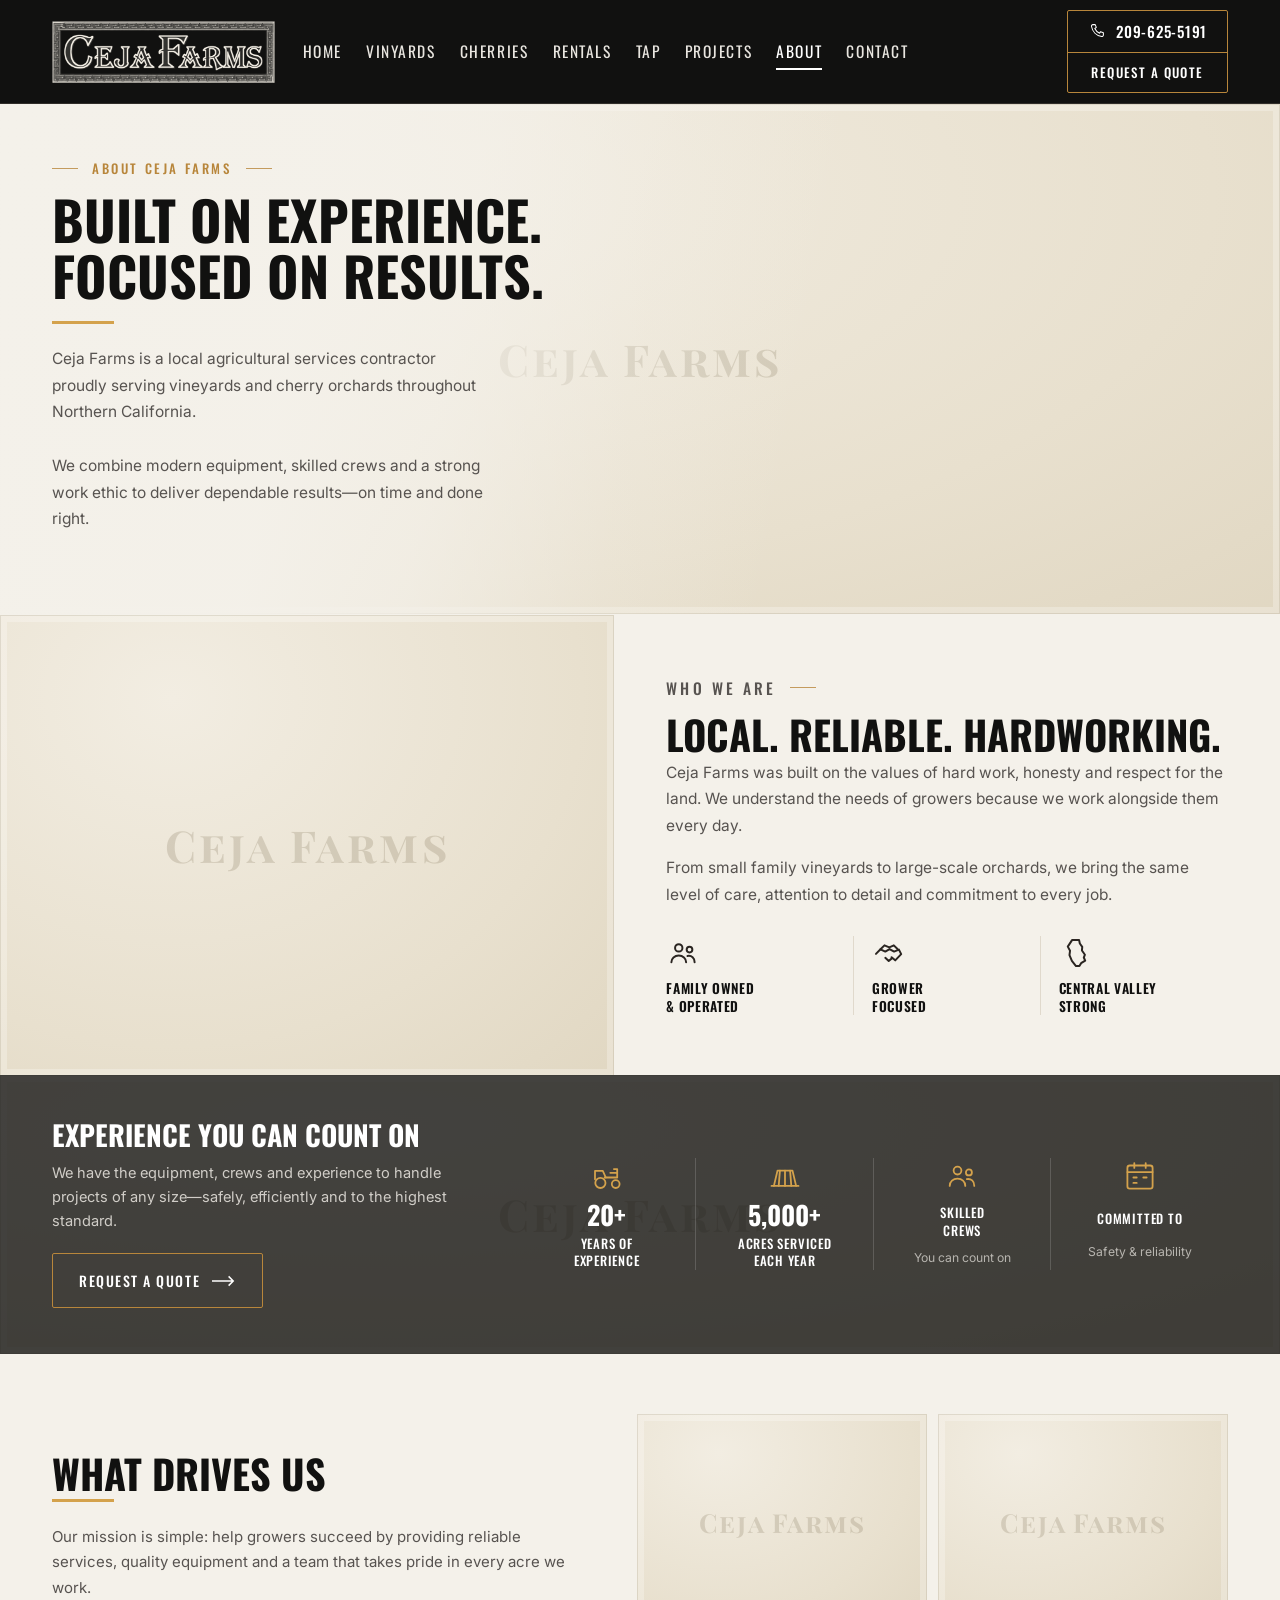
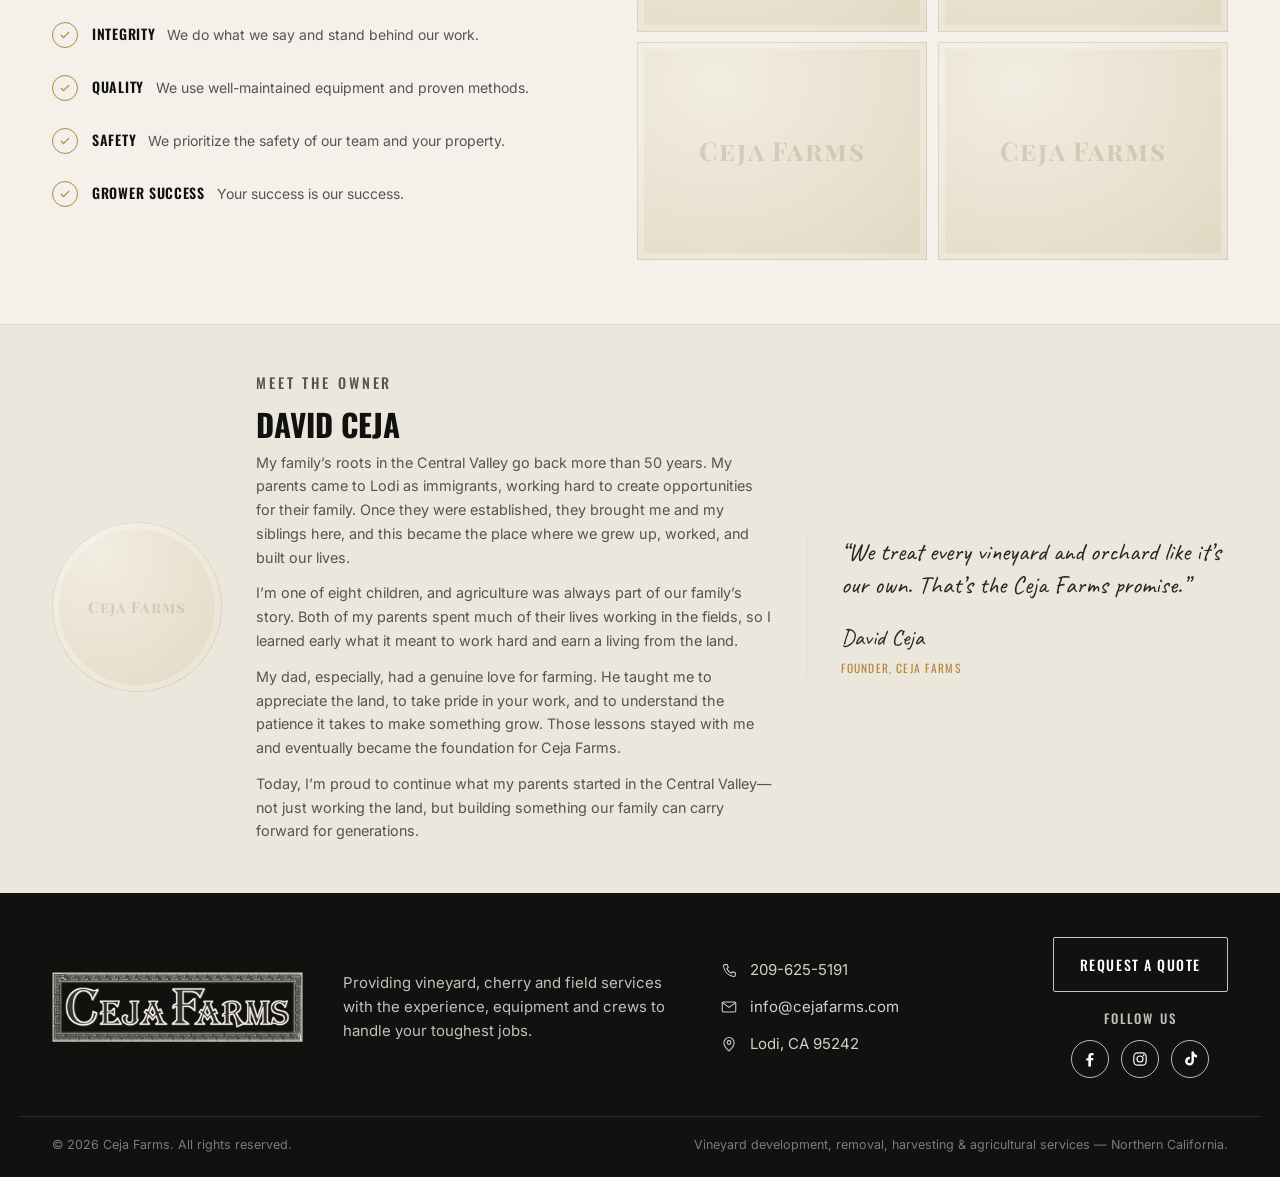
==== commit 6e53ef2a: "Add favicon built from the logo's C monogram The full wordmark is 3.6:1 and turns to mush at 16px, s" ====
--- a/about.html
+++ b/about.html
@@ -5,6 +5,12 @@
 <meta name="viewport" content="width=device-width, initial-scale=1">
 <title>About Ceja Farms &mdash; Local Agricultural Services Contractor | Northern California</title>
 <meta name="description" content="Ceja Farms is a family owned agricultural services contractor serving vineyards and cherry orchards throughout Northern California with modern equipment and skilled crews.">
+
+<link rel="icon" href="favicon.ico" sizes="any">
+<link rel="icon" type="image/png" sizes="32x32" href="images/favicon-32.png">
+<link rel="icon" type="image/png" sizes="16x16" href="images/favicon-16.png">
+<link rel="apple-touch-icon" sizes="180x180" href="images/apple-touch-icon.png">
+<meta name="theme-color" content="#141311">
 
 <link rel="preconnect" href="https://fonts.googleapis.com">
 <link rel="preconnect" href="https://fonts.gstatic.com" crossorigin>
--- a/css/styles.css
+++ b/css/styles.css
@@ -714,31 +714,54 @@
 /* ======================= 12. IMAGE PLACEHOLDERS ======================= */
 /* Base .media rules live in section 3 so component overrides (the absolutely
    positioned hero/callout backgrounds) win the cascade. */
+/* A photo slot waiting on its picture. Reads as an intentional branded panel
+   rather than a broken image: warm paper gradient, hairline frame, and the
+   wordmark set quietly in the middle at a size relative to the slot itself.
+   The expected filename stays in data-ph for reference — add the class
+   "show-slots" to <body> to surface those labels while dropping photos in. */
 .media.is-placeholder {
+  container-type: inline-size;
+  display: grid;
+  place-items: center;
   background:
-    repeating-linear-gradient(45deg,
-      rgba(180, 165, 138, .16) 0 12px,
-      rgba(180, 165, 138, 0) 12px 24px),
-    linear-gradient(140deg, #e7e0d1 0%, #d9d0bd 100%);
-  box-shadow: inset 0 0 0 1px rgba(120, 104, 76, .28);
+    radial-gradient(115% 130% at 28% 18%, #f2ede2 0%, #e8e0ce 58%, #ded4be 100%);
+  box-shadow:
+    inset 0 0 0 1px rgba(120, 104, 76, .16),
+    inset 0 0 0 7px rgba(255, 255, 255, .25);
 }
 .media.is-placeholder img { display: none; }
+
+.media.is-placeholder::before {
+  content: "Ceja Farms";
+  font-family: var(--font-serif);
+  font-weight: 700;
+  font-variant-caps: small-caps;
+  font-size: clamp(12px, 9cqw, 44px);
+  letter-spacing: .07em;
+  line-height: 1;
+  white-space: nowrap;
+  color: rgba(109, 93, 66, .2);
+  user-select: none;
+}
+
+/* Filename + expected size: hidden unless <body class="show-slots"> */
 .media.is-placeholder::after {
   content: attr(data-ph);
+  display: none;
   position: absolute;
-  inset: 0;
-  display: flex;
-  align-items: center;
-  justify-content: center;
-  padding: 10px 14px;
+  left: 0;
+  right: 0;
+  bottom: 8px;
+  padding: 0 10px;
   font-family: var(--font-body);
-  font-size: 12px;
+  font-size: 11.5px;
   font-weight: 500;
-  letter-spacing: .04em;
-  line-height: 1.45;
+  letter-spacing: .03em;
+  line-height: 1.4;
   text-align: center;
-  color: #6b5c40;
-}
+  color: rgba(107, 92, 64, .8);
+}
+.show-slots .media.is-placeholder::after { display: block; }
 
 /* =========================================================================
    INTERIOR PAGE COMPONENTS
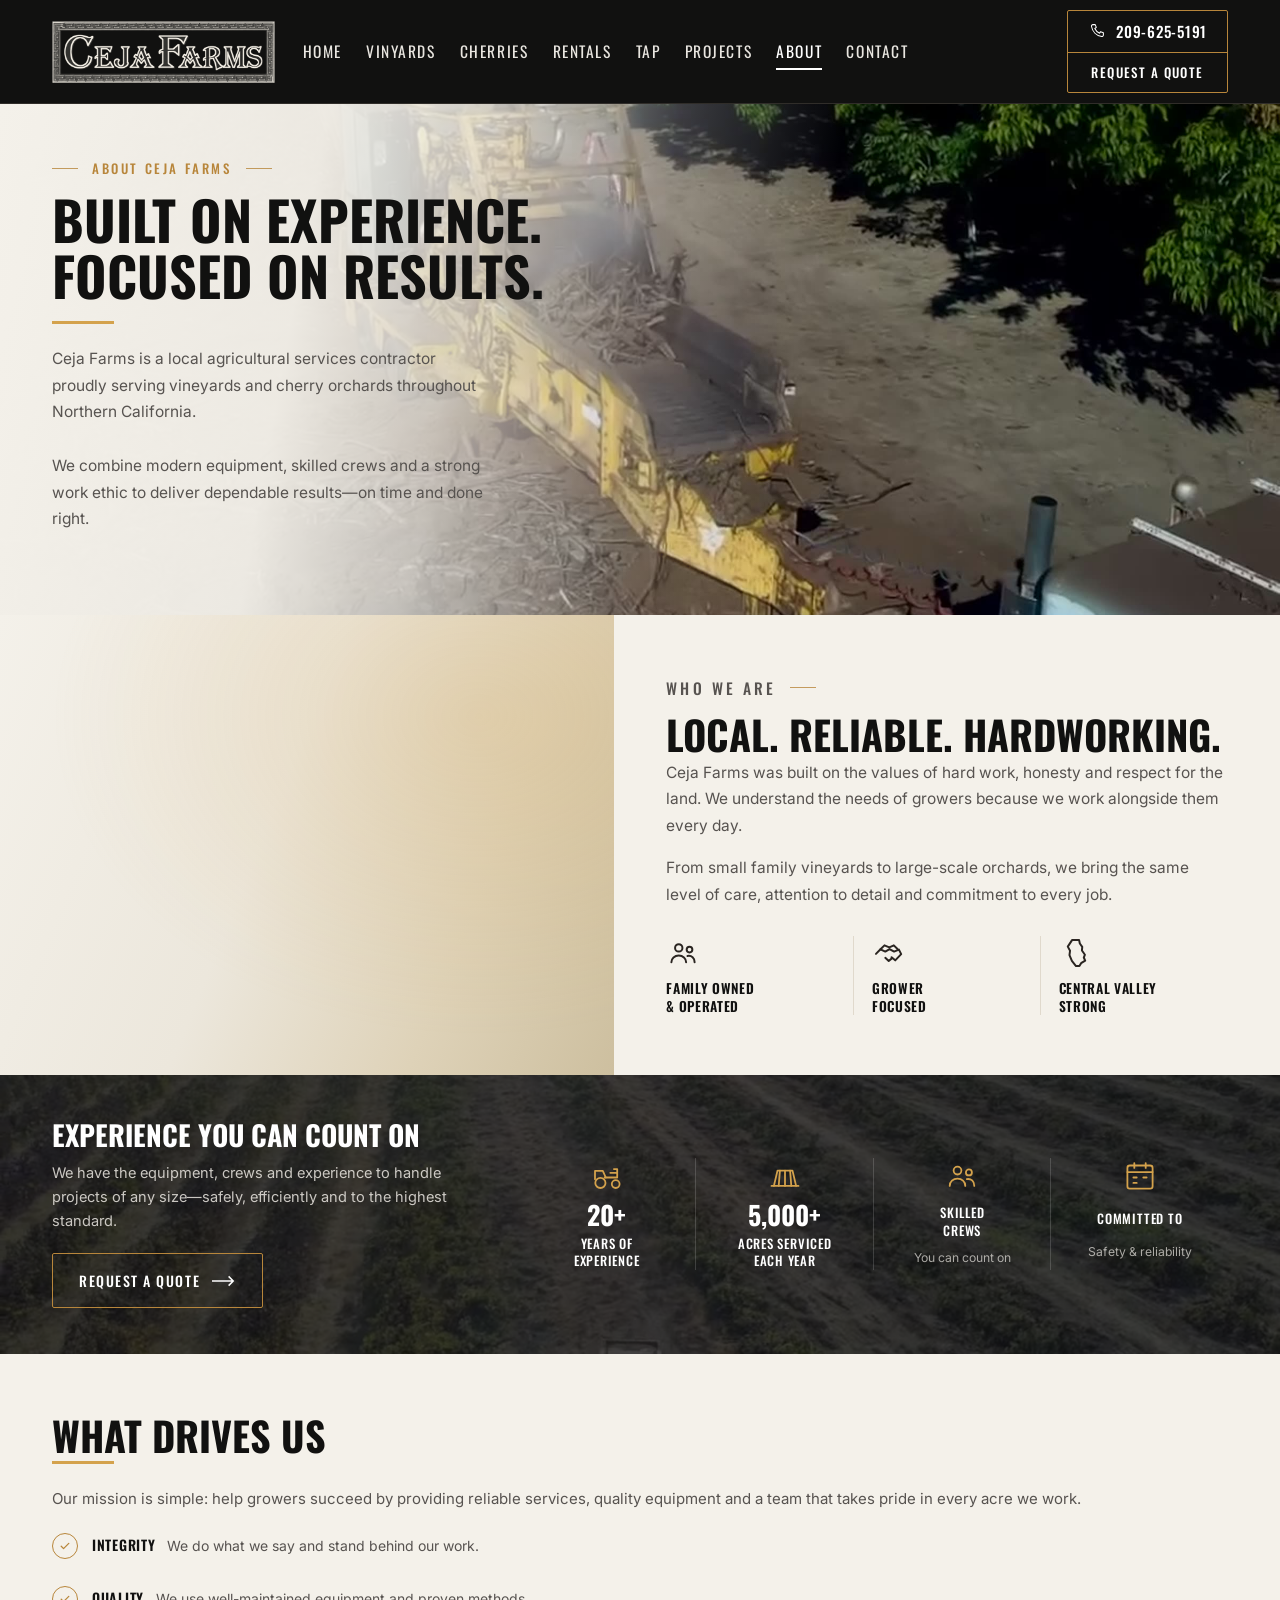
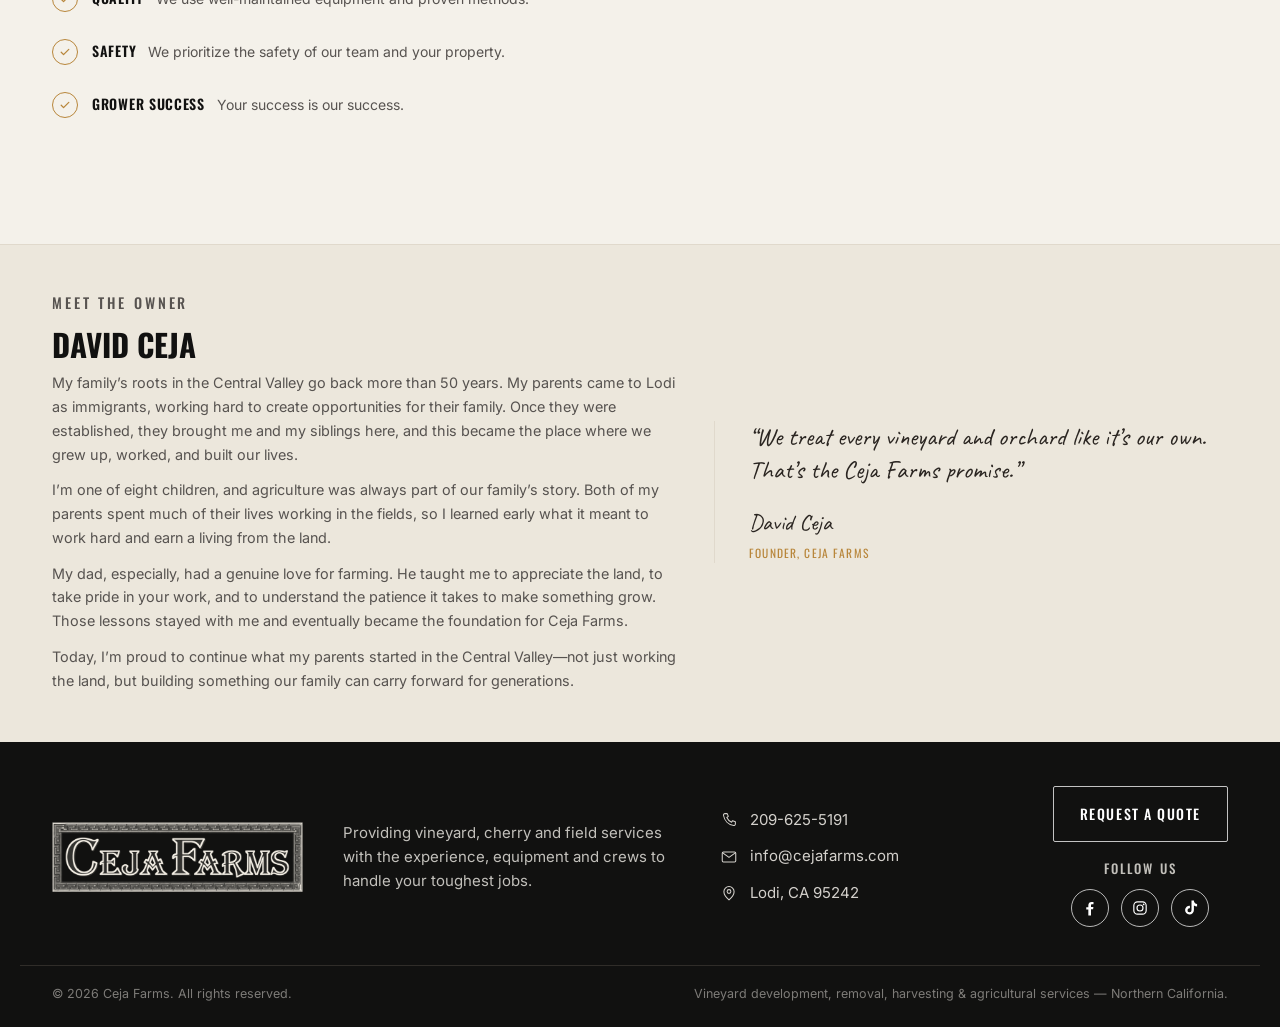
==== commit b798e1a5: "Swap the hero to a still, add harvest and community video, drop placeholders Home hero: the backgrou" ====
--- a/about.html
+++ b/about.html
@@ -64,7 +64,7 @@
   <!-- ============================== PAGE HERO ============================== -->
   <section class="page-hero">
     <div class="page-hero__media media" data-ph="about-hero.jpg &middot; 2400 &times; 1000">
-      <img src="images/about-hero.jpg" alt="Tractor discing a vineyard at sunset">
+      <img src="images/about-hero.jpg" alt="Grinder and crew processing pulled vines at the edge of a block">
     </div>
     <div class="page-hero__scrim" aria-hidden="true"></div>
 
--- a/css/styles.css
+++ b/css/styles.css
@@ -711,47 +711,75 @@
   color: rgba(233, 230, 224, .5);
 }
 
-/* ======================= 12. IMAGE PLACEHOLDERS ======================= */
-/* Base .media rules live in section 3 so component overrides (the absolutely
-   positioned hero/callout backgrounds) win the cascade. */
-/* A photo slot waiting on its picture. Reads as an intentional branded panel
-   rather than a broken image: warm paper gradient, hairline frame, and the
-   wordmark set quietly in the middle at a size relative to the slot itself.
-   The expected filename stays in data-ph for reference — add the class
-   "show-slots" to <body> to surface those labels while dropping photos in. */
-.media.is-placeholder {
-  container-type: inline-size;
+/* ======================= 12. EMPTY PHOTO SLOTS ======================= */
+/* Nothing here draws a "placeholder". A slot whose photo hasn't landed yet
+   either disappears entirely (content photos — cards, galleries, photo
+   grids, texture overlays) or becomes a brand-toned surface that reads as
+   part of the page (the big background bands, where something has to sit
+   behind the copy).
+
+   Drop the real photo into /images using the filename in data-ph and the
+   slot comes back on its own — no markup changes. Add the class
+   "show-slots" to <body> to light the empty ones up while you work.
+   Base .media rules live in section 3 so component overrides (the
+   absolutely positioned hero/callout backgrounds) win the cascade. */
+.media.is-placeholder { background: transparent; }
+.media.is-placeholder img { display: none; }
+
+/* --- Content photos: the slot goes away --- */
+.gallery__item.is-placeholder,
+.photo-grid .media.is-placeholder,
+.owner__photo.is-placeholder,
+.statband__bg.is-placeholder,
+.eligible__bg.is-placeholder,
+.card__media.is-placeholder,
+.project__media.is-placeholder { display: none; }
+
+/* Card and project photos are dropped as a set, so a row never ends up half
+   photographed and half not — the cards simply read as text cards until the
+   whole set is shot. */
+.cards:has(.card__media.is-placeholder) .card__media,
+.projects__grid:has(.project__media.is-placeholder) .project__media { display: none; }
+
+/* --- Background bands: a brand-toned surface instead of a photo --- */
+.hero__media.is-placeholder,
+.page-hero__media.is-placeholder,
+.split__media.is-placeholder {
+  background:
+    radial-gradient(120% 120% at 78% 22%, rgba(212, 162, 76, .20) 0%, rgba(212, 162, 76, 0) 58%),
+    linear-gradient(112deg, var(--cream) 0%, var(--cream-deep) 44%, #ded2b8 74%, #cdbf9f 100%);
+}
+
+/* The callout sits on black with a dark panel over it; keep it dark. */
+.callout__media.is-placeholder {
+  background:
+    radial-gradient(120% 130% at 82% 18%, rgba(212, 162, 76, .22) 0%, rgba(212, 162, 76, 0) 62%),
+    linear-gradient(112deg, var(--black) 0%, #1e1c18 52%, #2b261c 100%);
+}
+
+/* Feature-strip tiles carry white type over a bottom scrim, so they need a
+   dark tile rather than a light one. */
+.feature__media.is-placeholder {
+  background: linear-gradient(158deg, #2c2720 0%, #1a1714 100%);
+}
+
+/* Layout compensation: where a hidden slot would otherwise leave a hole,
+   the surviving content takes the whole width. */
+.drives__grid:has(.photo-grid .media.is-placeholder) { grid-template-columns: minmax(0, 1fr); }
+.owner__grid:has(.owner__photo.is-placeholder) { grid-template-columns: minmax(0, 1.1fr) minmax(0, .9fr); }
+
+/* --- Working view: <body class="show-slots"> labels what's still missing --- */
+.show-slots .media.is-placeholder,
+.show-slots .cards:has(.card__media.is-placeholder) .card__media.is-placeholder,
+.show-slots .projects__grid:has(.project__media.is-placeholder) .project__media.is-placeholder {
   display: grid;
   place-items: center;
-  background:
-    radial-gradient(115% 130% at 28% 18%, #f2ede2 0%, #e8e0ce 58%, #ded4be 100%);
-  box-shadow:
-    inset 0 0 0 1px rgba(120, 104, 76, .16),
-    inset 0 0 0 7px rgba(255, 255, 255, .25);
-}
-.media.is-placeholder img { display: none; }
-
-.media.is-placeholder::before {
-  content: "Ceja Farms";
-  font-family: var(--font-serif);
-  font-weight: 700;
-  font-variant-caps: small-caps;
-  font-size: clamp(12px, 9cqw, 44px);
-  letter-spacing: .07em;
-  line-height: 1;
-  white-space: nowrap;
-  color: rgba(109, 93, 66, .2);
-  user-select: none;
-}
-
-/* Filename + expected size: hidden unless <body class="show-slots"> */
-.media.is-placeholder::after {
+  min-height: 60px;
+  background: repeating-linear-gradient(45deg, #ece7dc 0 8px, #e2dacb 8px 16px);
+  box-shadow: inset 0 0 0 1px rgba(120, 104, 76, .3);
+}
+.show-slots .media.is-placeholder::after {
   content: attr(data-ph);
-  display: none;
-  position: absolute;
-  left: 0;
-  right: 0;
-  bottom: 8px;
   padding: 0 10px;
   font-family: var(--font-body);
   font-size: 11.5px;
@@ -759,9 +787,8 @@
   letter-spacing: .03em;
   line-height: 1.4;
   text-align: center;
-  color: rgba(107, 92, 64, .8);
-}
-.show-slots .media.is-placeholder::after { display: block; }
+  color: rgba(107, 92, 64, .9);
+}
 
 /* =========================================================================
    INTERIOR PAGE COMPONENTS
@@ -1874,9 +1901,26 @@
   border-left: 3px solid var(--gold);
   background: rgba(212, 162, 76, .1);
   font-size: 14px;
+  line-height: 1.55;
   color: var(--ink);
 }
 .form__status[hidden] { display: none; }
+.form__status--ok  { border-left-color: #4a7c2f; background: rgba(74, 124, 47, .09); }
+.form__status--err { border-left-color: #a8322b; background: rgba(168, 50, 43, .08); }
+
+/* Off-screen but still readable by assistive tech / submitted with the form */
+.visually-hidden {
+  position: absolute !important;
+  width: 1px;
+  height: 1px;
+  margin: -1px;
+  padding: 0;
+  overflow: hidden;
+  clip: rect(0 0 0 0);
+  clip-path: inset(50%);
+  white-space: nowrap;
+  border: 0;
+}
 
 /* Dark contact details card */
 .info-card {
@@ -1961,26 +2005,12 @@
 .page-cherry .card--tall .card__media { aspect-ratio: 16 / 9; }
 
 /* ============================== VIDEO ==============================
-   Hero background video. Sits inside .hero__media (below the scrim) and is
-   only given a <source> by main.js on wide screens — see js/main.js — so
-   phones never download it and fall back to the poster/photo instead.
+   Inline feature videos. The hero is a still photograph (no background
+   video), so the only <video> elements left are the click-to-play blocks
+   below -- they never autoplay and never download until asked.
    ================================================================= */
-.hero__video {
-  position: absolute;
-  inset: 0;
-  z-index: 1;
-  width: 100%;
-  height: 100%;
-  object-fit: cover;
-  opacity: 0;
-  transition: opacity .9s var(--ease);
-  pointer-events: none;
-}
-.hero__video.is-playing { opacity: 1; }
-
-/* The drone footage is flat and dusty straight off the camera — a light lift,
-   applied to the video and its still fallback so both match. */
-.hero__video,
+
+/* The drone footage is flat and dusty straight off the camera -- a light lift. */
 .hero__media img {
   filter: contrast(1.1) saturate(1.18) brightness(.98);
 }
@@ -2022,10 +2052,83 @@
   background: #000;
 }
 
+.videoblock__copy .videoblock__note,
 .videoblock__note {
   margin: 12px 0 0;
   font-size: 12.8px;
   color: var(--ink-muted);
+}
+
+/* Portrait modifier — phone footage stays phone-shaped instead of being
+   cropped into the 16:9 frame the landscape clips use. */
+.videoblock--portrait .videoblock__inner {
+  grid-template-columns: minmax(0, 1.25fr) minmax(0, .75fr);
+}
+.videoblock--portrait .videoblock__player {
+  max-width: 340px;
+  margin-inline: auto;
+}
+.videoblock--portrait .videoblock__player video {
+  aspect-ratio: 9 / 16;
+  object-fit: contain;
+}
+
+/* ------------------------- Community footnote -------------------------
+   A short band above the footer on the home page. Two vertical clips,
+   click-to-play like every other video on the site — preload="none", so
+   nothing downloads unless a visitor asks for it.
+   -------------------------------------------------------------------- */
+.community {
+  background: var(--black-soft);
+  border-top: 1px solid var(--line-dark);
+  padding: 56px 0 60px;
+  color: rgba(233, 230, 224, .78);
+}
+
+.community__inner {
+  display: grid;
+  grid-template-columns: minmax(0, 1fr) auto;
+  gap: 44px;
+  align-items: center;
+}
+
+.community__title {
+  margin: 0 0 14px;
+  font-family: var(--font-display);
+  font-weight: 600;
+  font-size: clamp(24px, 2.4vw, 32px);
+  letter-spacing: .02em;
+  text-transform: uppercase;
+  color: var(--white);
+}
+
+.community__copy p:last-child {
+  margin: 0;
+  max-width: 56ch;
+  font-size: 15px;
+  line-height: 1.72;
+}
+
+.community__clips { display: flex; gap: 18px; }
+
+.community__clip { margin: 0; width: 168px; }
+
+.community__clip video {
+  display: block;
+  width: 100%;
+  height: auto;
+  aspect-ratio: 9 / 16;
+  object-fit: cover;
+  background: #000;
+  border: 1px solid var(--line-dark);
+  border-radius: var(--radius);
+}
+
+.community__clip figcaption {
+  margin-top: 9px;
+  font-size: 12.2px;
+  line-height: 1.45;
+  color: rgba(233, 230, 224, .58);
 }
 
 /* --------------------------- Footer follow --------------------------- */
@@ -2331,10 +2434,23 @@
 
 /* --- Video --- */
 @media (max-width: 960px) {
-  .videoblock__inner { grid-template-columns: 1fr; gap: 28px; }
+  .videoblock__inner,
+  .videoblock--portrait .videoblock__inner { grid-template-columns: 1fr; gap: 28px; }
+  .videoblock--portrait .videoblock__player { max-width: 300px; margin-inline: 0; }
 }
 @media (max-width: 620px) {
   .videoblock { padding: 48px 0 52px; }
+  .videoblock--portrait .videoblock__player { max-width: none; }
+}
+
+/* --- Community footnote --- */
+@media (max-width: 960px) {
+  .community__inner { grid-template-columns: 1fr; gap: 30px; }
+}
+@media (max-width: 620px) {
+  .community { padding: 44px 0 48px; }
+  .community__clips { gap: 14px; }
+  .community__clip { width: auto; flex: 1 1 0; }
 }
 
 /* --- Motion preferences --- */
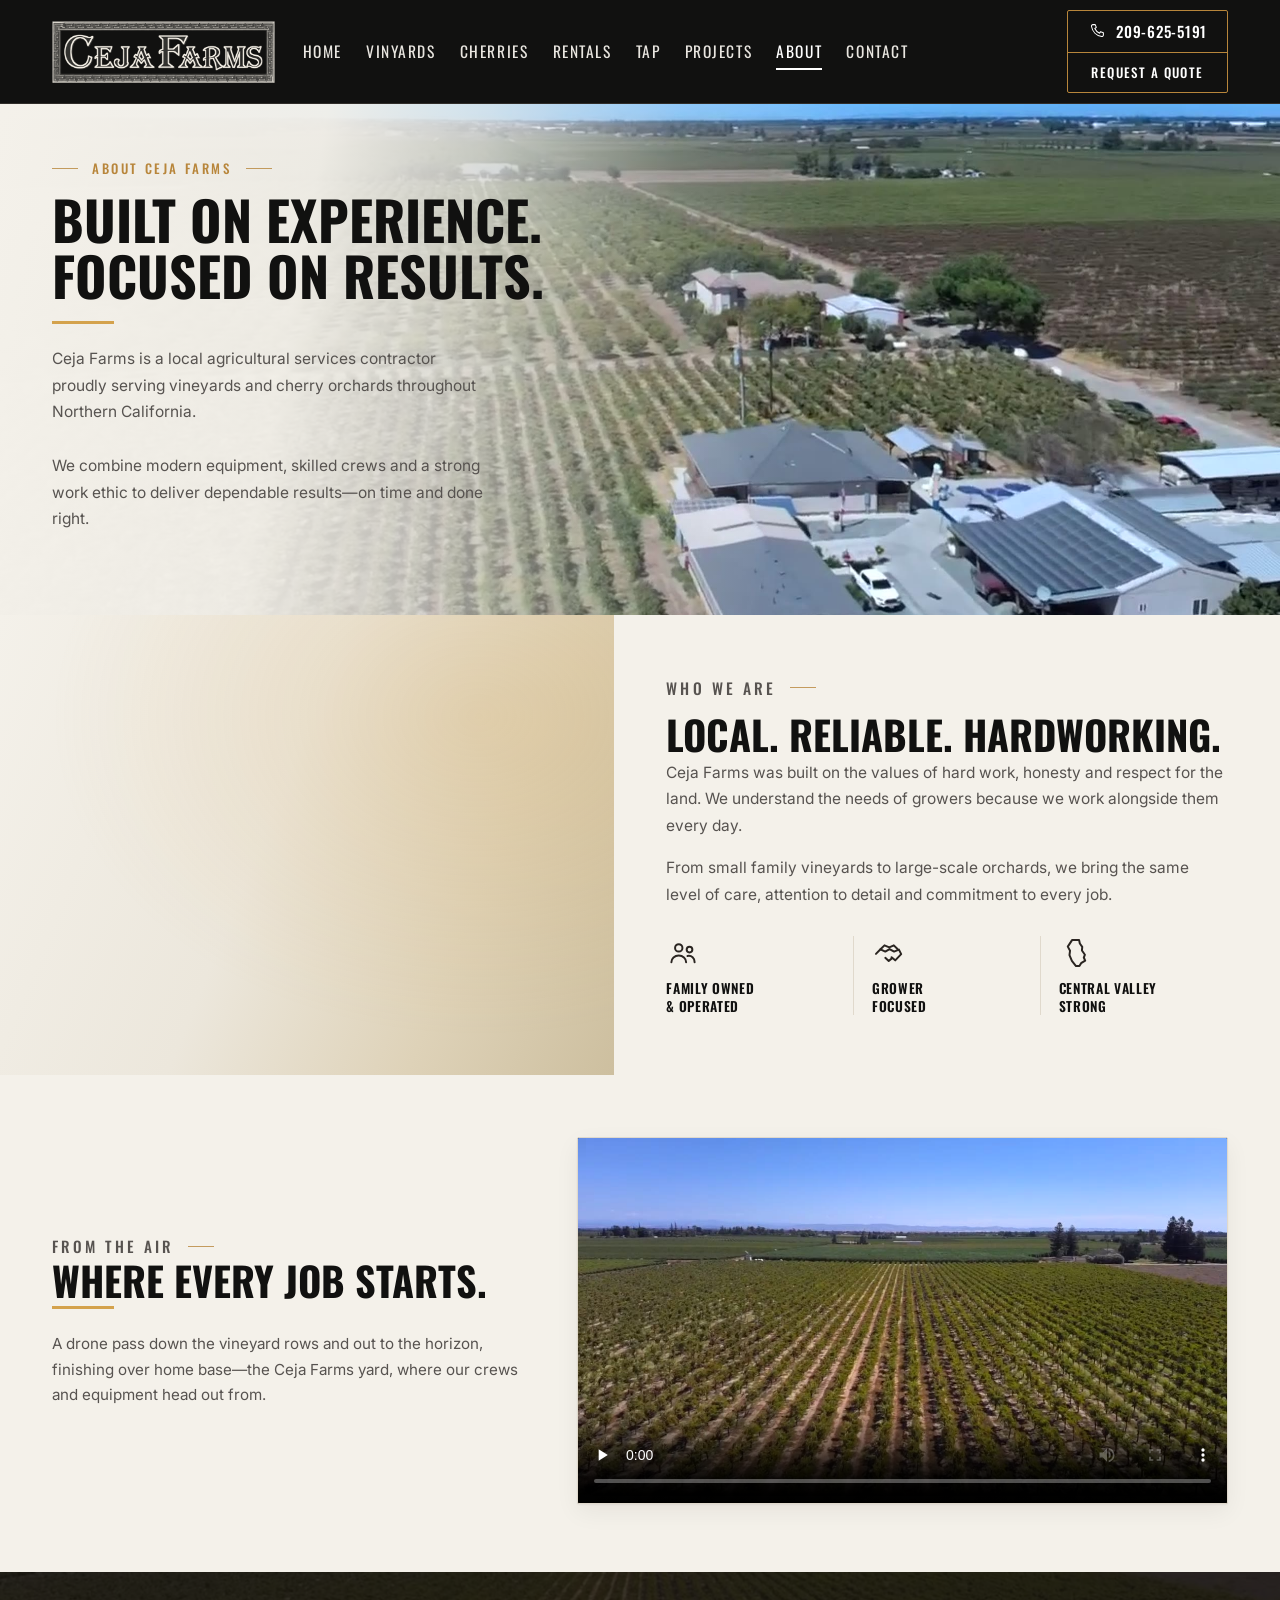
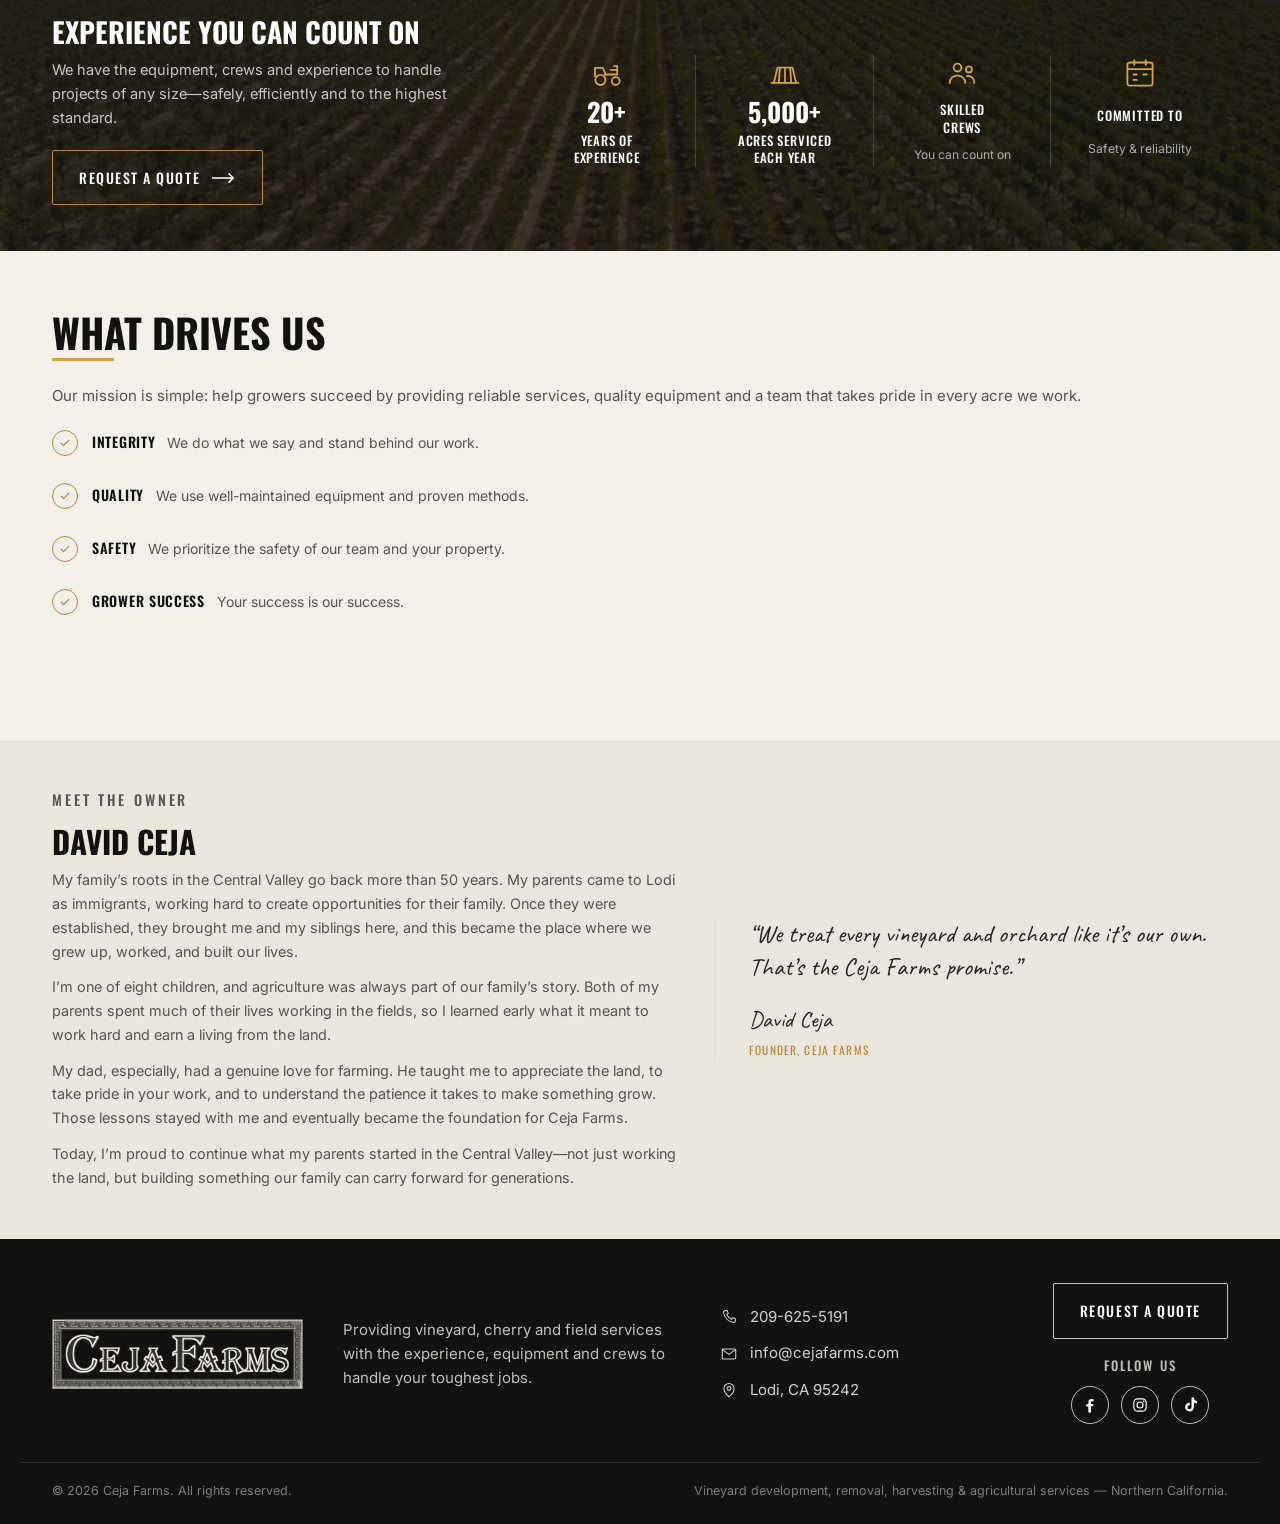
==== commit f0b93cb9: "Add the two Sep drone flights: home hero loop, About flyover, new heroes - Home hero: silent 11s loo" ====
--- a/about.html
+++ b/about.html
@@ -64,7 +64,7 @@
   <!-- ============================== PAGE HERO ============================== -->
   <section class="page-hero">
     <div class="page-hero__media media" data-ph="about-hero.jpg &middot; 2400 &times; 1000">
-      <img src="images/about-hero.jpg" alt="Grinder and crew processing pulled vines at the edge of a block">
+      <img src="images/about-hero.jpg" alt="Aerial view of the Ceja Farms yard surrounded by vineyard rows">
     </div>
     <div class="page-hero__scrim" aria-hidden="true"></div>
 
@@ -110,6 +110,30 @@
       </div>
     </div>
 
+  </section>
+
+  <!-- ============================ VIDEO: FLYOVER ============================ -->
+  <section class="videoblock">
+    <div class="container videoblock__inner">
+
+      <div class="videoblock__copy">
+        <p class="eyebrow eyebrow--gold">From the Air<span class="eyebrow__rule"></span></p>
+        <h2 class="split__title">Where every job starts.</h2>
+        <hr class="rule">
+        <p>A drone pass down the vineyard rows and out to the horizon, finishing over home base&mdash;the Ceja Farms yard, where our crews and equipment head out from.</p>
+      </div>
+
+      <div class="videoblock__player">
+        <video controls preload="none" playsinline
+               poster="images/vineyard-flyover-poster.jpg"
+               width="1280" height="720"
+               aria-label="Drone flight over vineyard rows ending above the Ceja Farms yard">
+          <source src="video/vineyard-flyover.mp4" type="video/mp4">
+          Your browser can&rsquo;t play this video. <a href="video/vineyard-flyover.mp4">Download it instead</a>.
+        </video>
+      </div>
+
+    </div>
   </section>
 
   <!-- ============================= STAT BAND ============================= -->
--- a/css/styles.css
+++ b/css/styles.css
@@ -2005,15 +2005,65 @@
 .page-cherry .card--tall .card__media { aspect-ratio: 16 / 9; }
 
 /* ============================== VIDEO ==============================
-   Inline feature videos. The hero is a still photograph (no background
-   video), so the only <video> elements left are the click-to-play blocks
-   below -- they never autoplay and never download until asked.
+   The home hero runs a short silent drone loop over its still photo; every
+   other <video> is a click-to-play block that never downloads until asked.
    ================================================================= */
 
 /* The drone footage is flat and dusty straight off the camera -- a light lift. */
-.hero__media img {
+.hero__media img,
+.hero__video {
   filter: contrast(1.1) saturate(1.18) brightness(.98);
 }
+
+/* The loop is cut from the same frame as the still, so it fades in over the
+   photo without a jump. It stays invisible until it is actually playing --
+   if it never loads (reduced motion, data saver, no JS), the still is all
+   anyone sees. */
+.hero__video {
+  position: absolute;
+  inset: 0;
+  width: 100%;
+  height: 100%;
+  object-fit: cover;
+  opacity: 0;
+  transition: opacity .8s var(--ease);
+}
+.hero__video.is-playing { opacity: 1; }
+
+/* Pause/play for the loop (WCAG 2.2.2) -- small, bottom-right, off the copy. */
+.hero__motion {
+  position: absolute;
+  right: var(--gutter);
+  bottom: 18px;
+  z-index: 3;
+  display: grid;
+  place-items: center;
+  width: 40px;
+  height: 40px;
+  padding: 0;
+  border: 1px solid rgba(255, 255, 255, .55);
+  border-radius: 50%;
+  background: rgba(17, 17, 16, .45);
+  color: var(--white);
+  cursor: pointer;
+  transition: background .2s var(--ease);
+}
+.hero__motion:hover { background: rgba(17, 17, 16, .7); }
+.hero__motion:focus-visible { outline: 2px solid var(--gold); outline-offset: 3px; }
+.hero__motion[hidden] { display: none; }
+.hero__motion svg {
+  width: 18px;
+  height: 18px;
+  fill: none;
+  stroke: currentColor;
+  stroke-width: 2.2;
+  stroke-linecap: round;
+  stroke-linejoin: round;
+}
+.hero__motion-play { fill: currentColor !important; stroke-width: 1.2 !important; }
+.hero__motion .hero__motion-play,
+.hero__motion.is-paused .hero__motion-pause { display: none; }
+.hero__motion.is-paused .hero__motion-play { display: block; }
 
 /* ---------------------- Inline feature video block ---------------------- */
 .videoblock {
@@ -2112,6 +2162,9 @@
 .community__clips { display: flex; gap: 18px; }
 
 .community__clip { margin: 0; width: 168px; }
+
+/* A single clip has room to breathe. */
+.community__clips:has(> :only-child) .community__clip { width: 216px; }
 
 .community__clip video {
   display: block;
@@ -2219,6 +2272,19 @@
   .hero__title { max-width: none; }
   .hero__lede { max-width: 46ch; }
 
+  /* Phones: stretched behind the whole stacked hero, the footage is cropped
+     to a sliver and its subject sits under the headline. Pin it to a band
+     below the buttons instead, so the tractor stays in frame. */
+  .hero__media { top: auto; height: 340px; }
+  .hero__scrim {
+    background: linear-gradient(
+      180deg,
+      var(--cream) 0%,
+      var(--cream) calc(100% - 340px),
+      rgba(244, 241, 234, 0) calc(100% - 250px)
+    );
+  }
+
   .callout__panel {
     max-width: none;
     padding: 40px 0 44px;
@@ -2244,6 +2310,15 @@
   .hero__cta { flex-direction: column; align-items: stretch; }
   .hero__cta .btn { justify-content: center; }
   .hero__content { padding-bottom: 240px; }
+  .hero__media { height: 280px; }
+  .hero__scrim {
+    background: linear-gradient(
+      180deg,
+      var(--cream) 0%,
+      var(--cream) calc(100% - 280px),
+      rgba(244, 241, 234, 0) calc(100% - 200px)
+    );
+  }
 
   .trust__grid { grid-template-columns: 1fr; gap: 22px; }
   .trust__item { border-left: 0; padding-left: 0; }
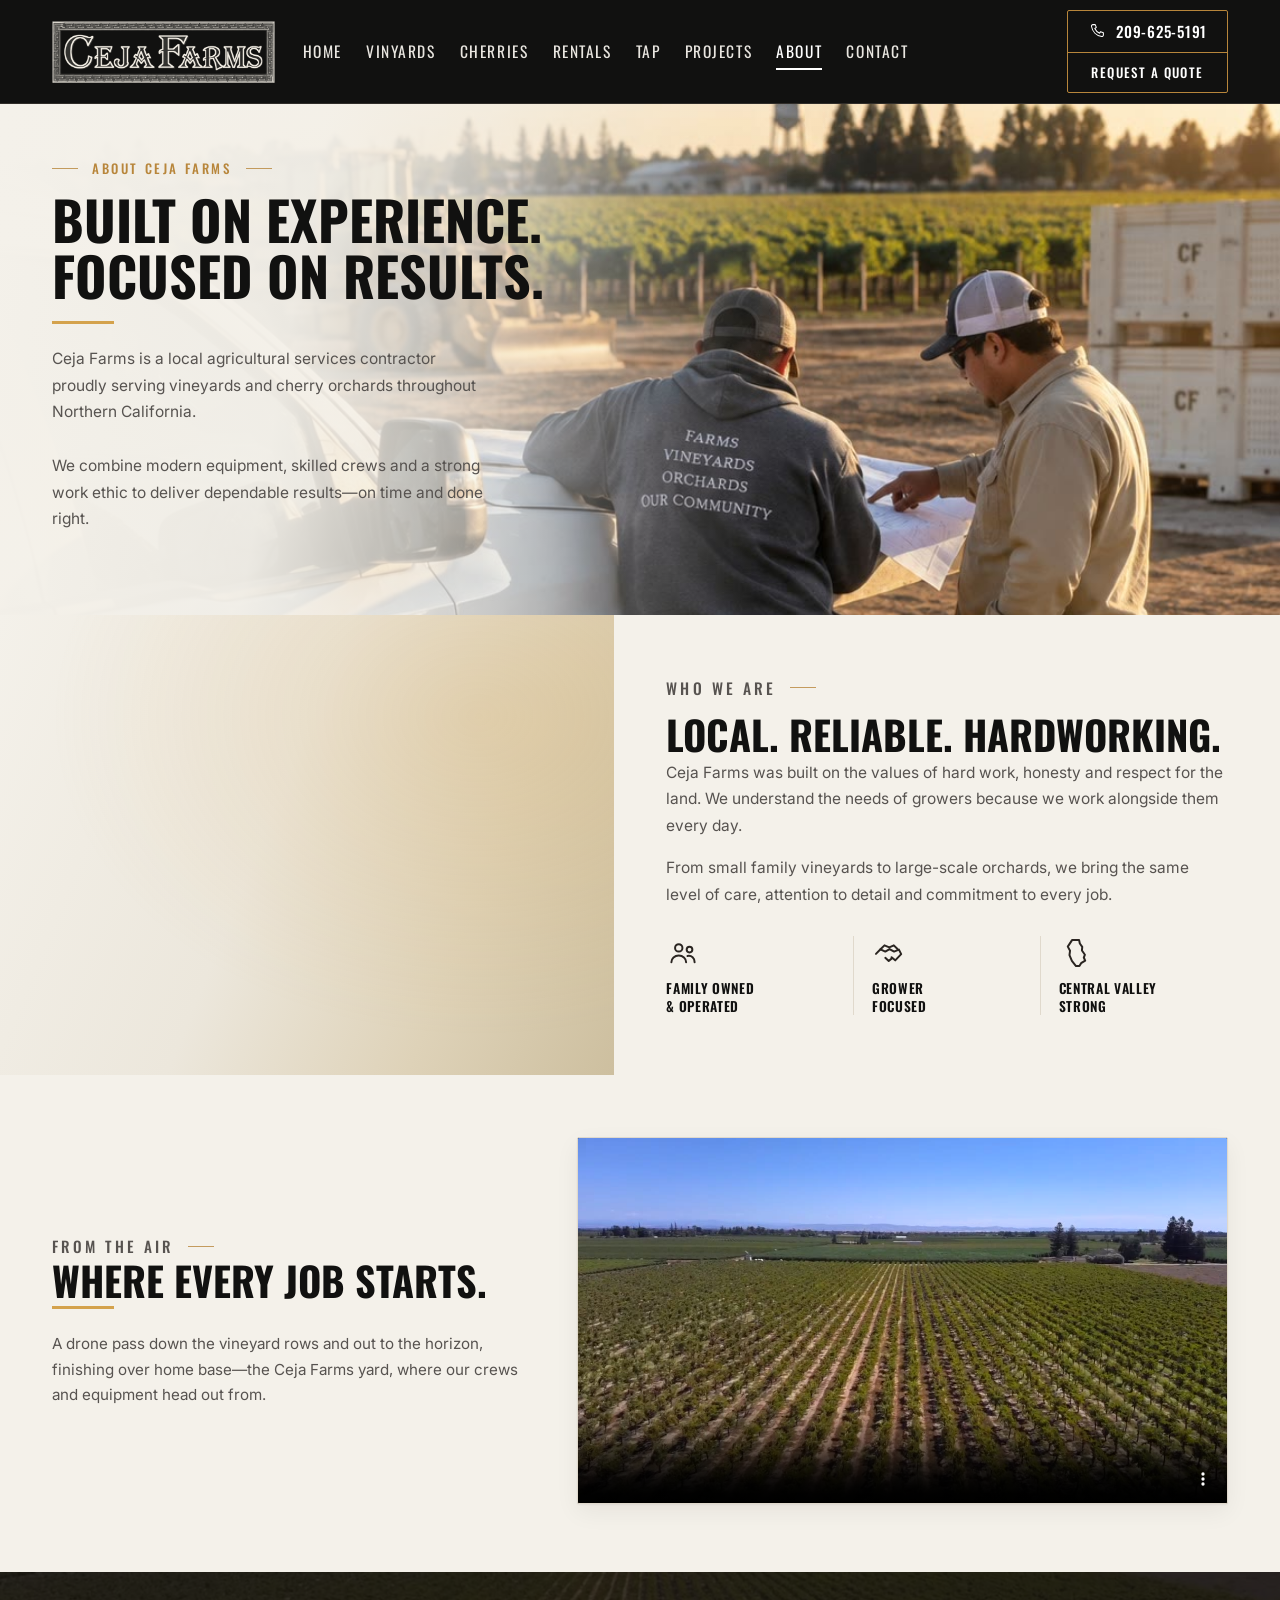
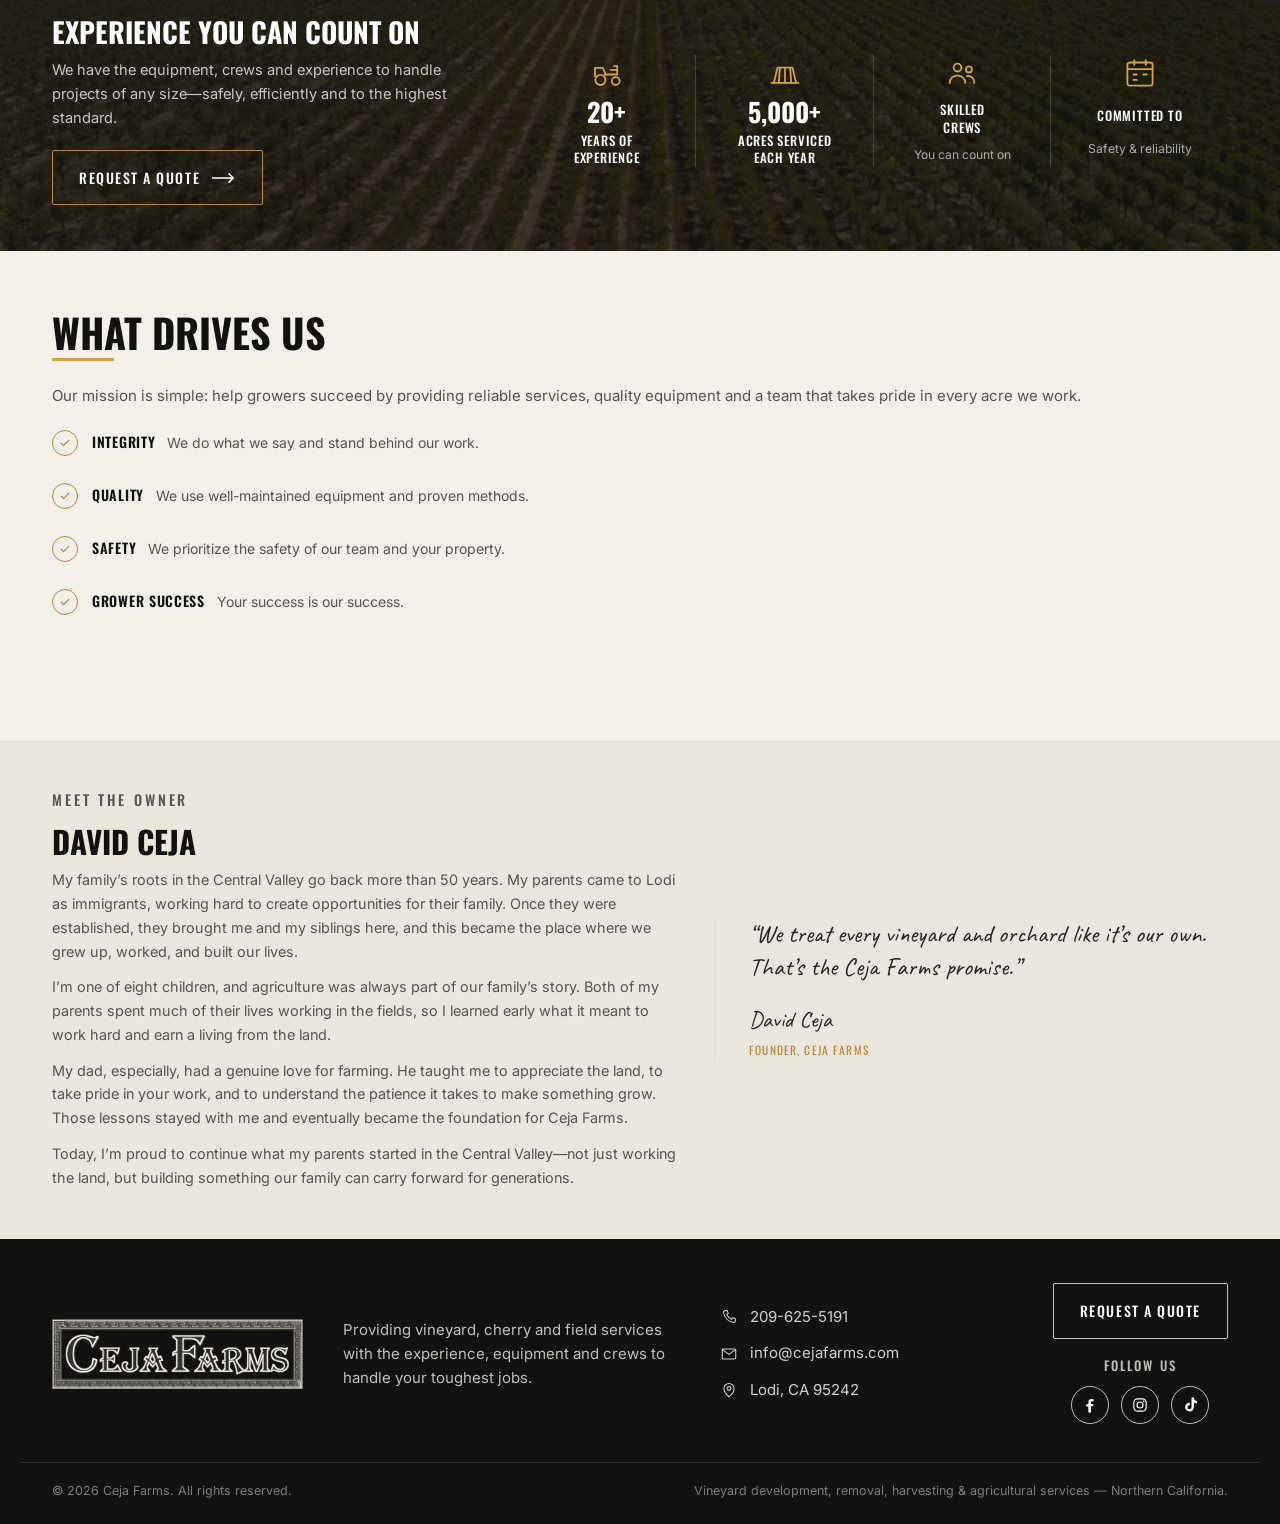
==== commit 591f877b: "Replace the interior page heroes with the six supplied images About, Contact, Projects, Rentals and " ====
--- a/about.html
+++ b/about.html
@@ -64,7 +64,7 @@
   <!-- ============================== PAGE HERO ============================== -->
   <section class="page-hero">
     <div class="page-hero__media media" data-ph="about-hero.jpg &middot; 2400 &times; 1000">
-      <img src="images/about-hero.jpg" alt="Aerial view of the Ceja Farms yard surrounded by vineyard rows">
+      <img src="images/about-hero.jpg" alt="Two Ceja Farms crew members reviewing a site plan on the hood of a company truck, with a loader and vineyard behind them">
     </div>
     <div class="page-hero__scrim" aria-hidden="true"></div>
 
--- a/css/styles.css
+++ b/css/styles.css
@@ -818,6 +818,18 @@
     rgba(244, 241, 234, 0) 62%
   );
 }
+/* Which band of each hero photo shows. Most of these sources are portrait
+   (1145 × 1374), far taller than the wide desktop hero, so object-fit: cover
+   keeps only a horizontal strip — these pick the strip. Keyed on filename so
+   replacing a photo never needs a markup change. The same value also frames
+   the 250px band on phones. */
+.page-hero__media img[src$="about-hero.jpg"]    { object-position: 50% 30%; }
+.page-hero__media img[src$="contact-hero.jpg"]  { object-position: 50% 34%; }
+.page-hero__media img[src$="projects-hero.jpg"] { object-position: 50% 52%; }
+.page-hero__media img[src$="rentals-hero.jpg"]  { object-position: 50% 38%; }
+.page-hero__media img[src$="vineyard-hero.jpg"] { object-position: 50% 26%; }
+.page-hero__media img[src$="tap-hero.jpg"]      { object-position: 50% 30%; }
+
 .page-hero__inner { position: relative; z-index: 2; width: 100%; }
 .page-hero__content { max-width: 600px; padding: 54px 0; }
 
@@ -2268,7 +2280,7 @@
       rgba(244, 241, 234, .35) 100%
     );
   }
-  .hero__content { max-width: none; padding: 52px 0 300px; }
+  .hero__content { max-width: none; padding: 52px 0 340px; }
   .hero__title { max-width: none; }
   .hero__lede { max-width: 46ch; }
 
@@ -2309,7 +2321,7 @@
 
   .hero__cta { flex-direction: column; align-items: stretch; }
   .hero__cta .btn { justify-content: center; }
-  .hero__content { padding-bottom: 240px; }
+  .hero__content { padding-bottom: 280px; }
   .hero__media { height: 280px; }
   .hero__scrim {
     background: linear-gradient(
@@ -2363,14 +2375,16 @@
   .why__item:nth-child(3n + 1) { border-left: 1px solid var(--line); }
   .why__item:nth-child(2n + 1) { border-left: 0; }
 
-  .page-hero__content { padding: 46px 0 210px; }
+  /* Same treatment as the home hero: the photo becomes a clear band under
+     the copy instead of a washed-out layer behind it. */
+  .page-hero__content { padding: 46px 0 250px; }
+  .page-hero__media { top: auto; height: 250px; }
   .page-hero__scrim {
     background: linear-gradient(
       180deg,
       var(--cream) 0%,
-      rgba(244, 241, 234, .95) 44%,
-      rgba(244, 241, 234, .7) 72%,
-      rgba(244, 241, 234, .32) 100%
+      var(--cream) calc(100% - 250px),
+      rgba(244, 241, 234, 0) calc(100% - 170px)
     );
   }
 
